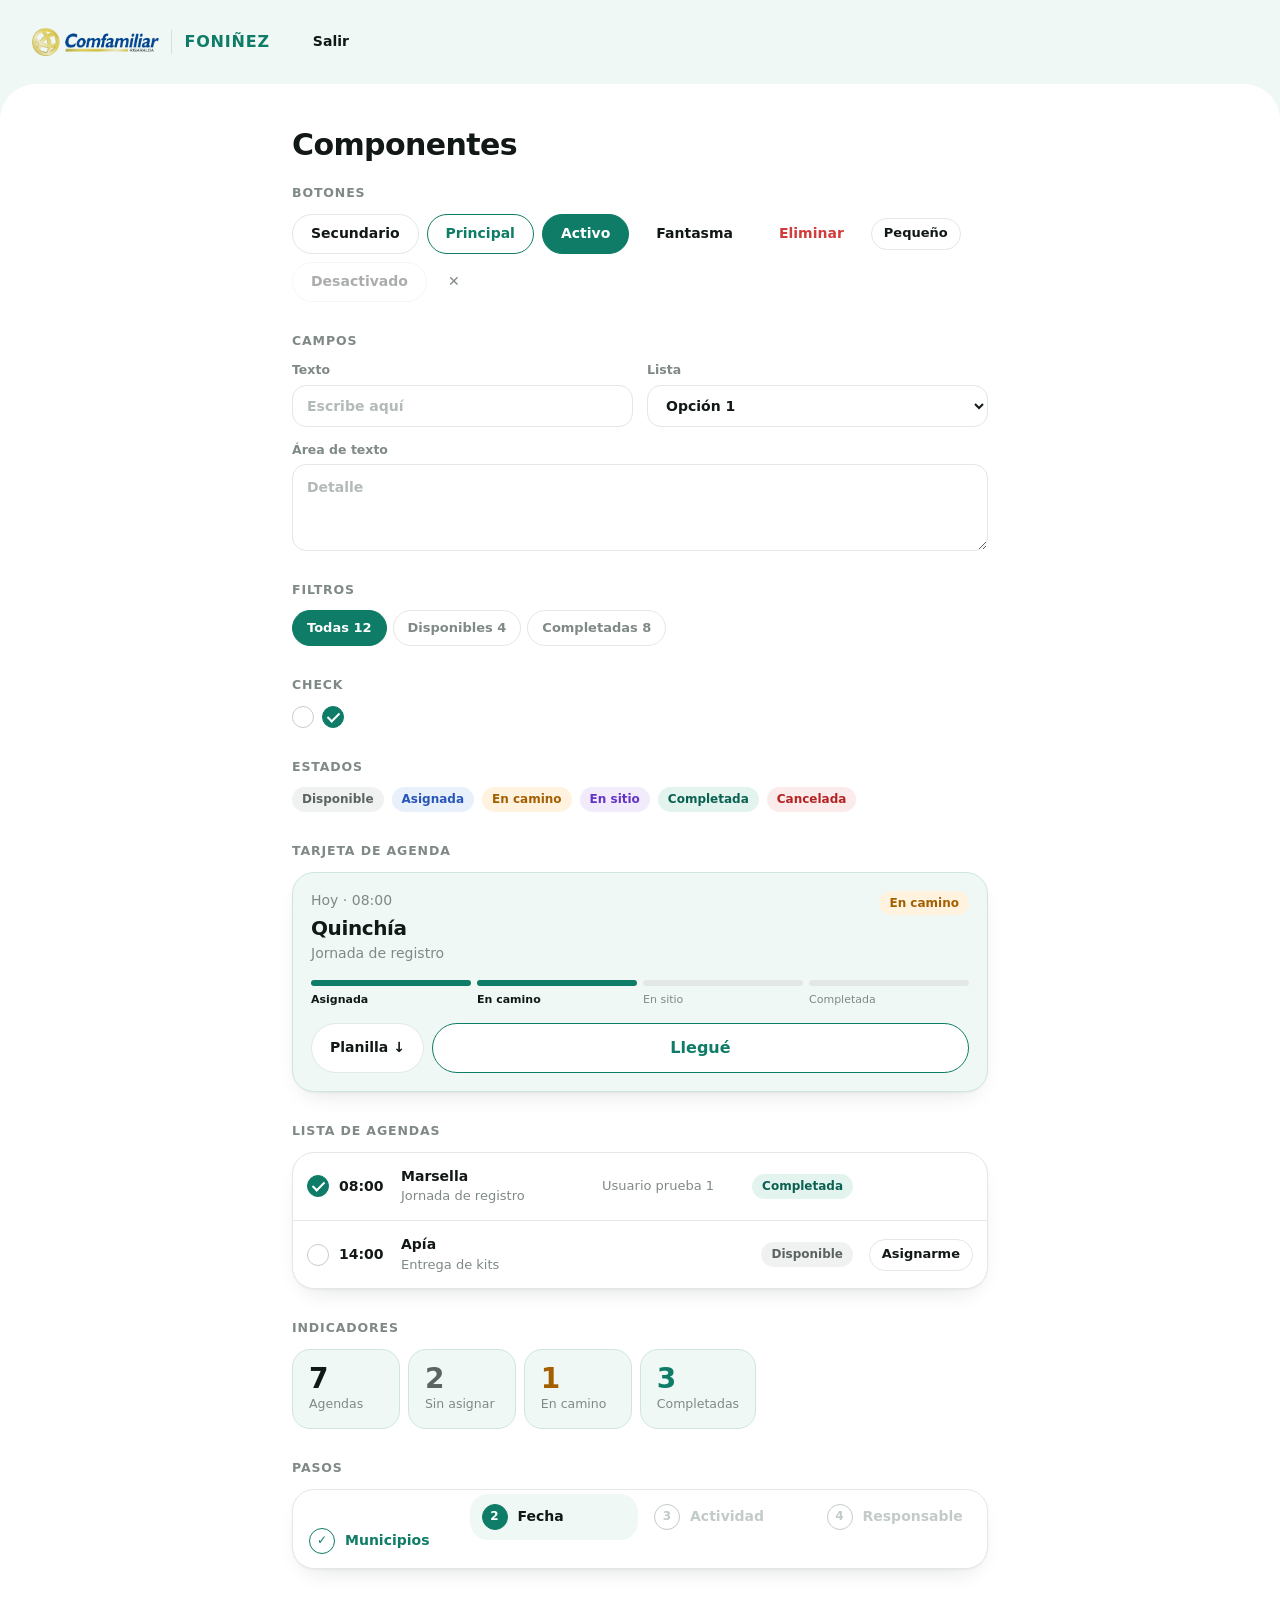
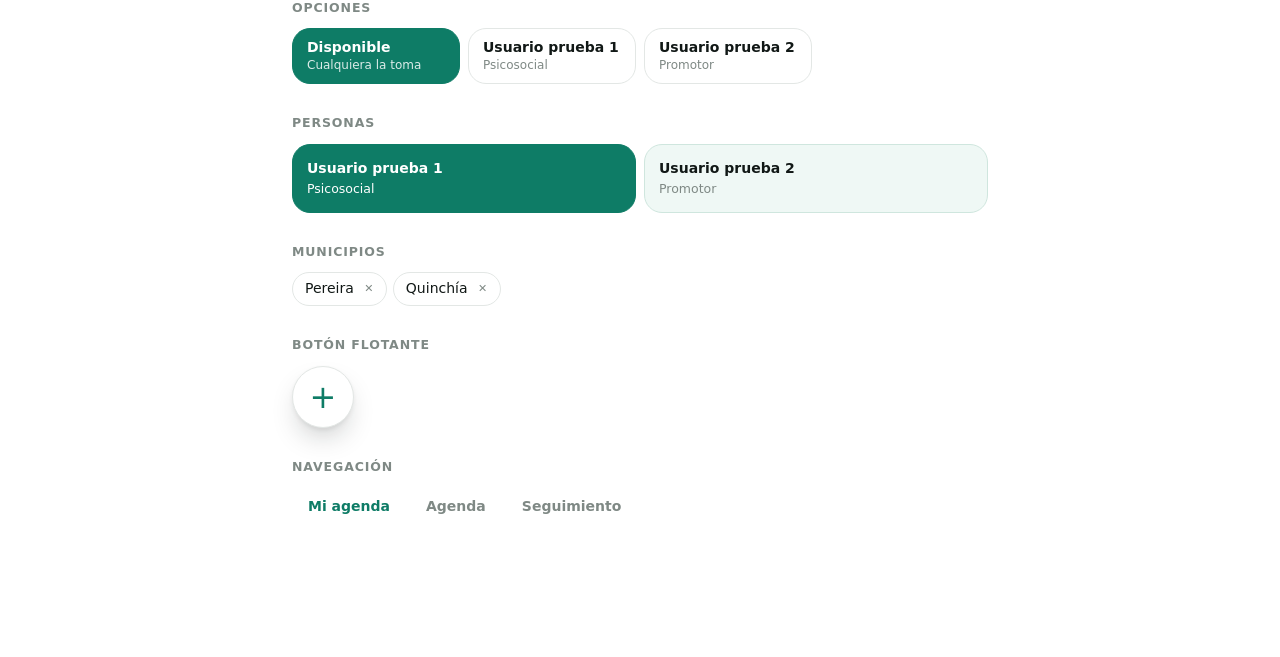
==== componentes.html @ 8894b928 "feat: rediseño mobile first estilo widget y página de componentes Co-Authored-By: Claude Opus 5.5 <n" ====
<!doctype html>
<html lang="es">
<head>
  <meta charset="utf-8">
  <meta name="viewport" content="width=device-width, initial-scale=1">
  <title>Componentes · FONIÑEZ</title>
  <link rel="stylesheet" href="styles.css?v=20">
  <style>
    .kit section { margin-bottom: 30px; }
    .kit h2 { font-size: 12.5px; font-weight: 700; text-transform: uppercase; letter-spacing: .07em; color: var(--muted); margin: 0 0 12px; }
    .kit .demo { display: flex; flex-wrap: wrap; gap: 8px; align-items: center; }
    .kit .nav { position: static; }
    .kit .fab { position: static; display: grid; }
    .kit .stack { display: grid; gap: 12px; }
  </style>
</head>
<body>
  <header class="topbar">
    <a class="brand" href="index.html"><img src="assets/logo-comfamiliar.png" alt="Comfamiliar Risaralda"><span class="brand-sep"></span><span class="brand-txt"><b>FONIÑEZ</b></span></a>
    <button class="ghost">Salir</button>
  </header>
  <main id="app">
    <div class="page narrow kit">
      <div class="page-head"><h1>Componentes</h1></div>

      <section>
        <h2>Botones</h2>
        <div class="demo">
          <button>Secundario</button>
          <button class="primary">Principal</button>
          <button class="on">Activo</button>
          <button class="ghost">Fantasma</button>
          <button class="danger-ghost">Eliminar</button>
          <button class="small">Pequeño</button>
          <button disabled>Desactivado</button>
          <button class="icon" title="Quitar">✕</button>
        </div>
      </section>

      <section>
        <h2>Campos</h2>
        <div class="grid">
          <label>Texto<input placeholder="Escribe aquí"></label>
          <label>Lista<select><option>Opción 1</option><option>Opción 2</option></select></label>
          <label class="span-2">Área de texto<textarea rows="3" placeholder="Detalle"></textarea></label>
        </div>
      </section>

      <section>
        <h2>Filtros</h2>
        <div class="chips">
          <button class="chip on">Todas 12</button>
          <button class="chip">Disponibles 4</button>
          <button class="chip">Completadas 8</button>
        </div>
      </section>

      <section>
        <h2>Check</h2>
        <div class="demo"><span class="chk"></span><span class="chk on"></span></div>
      </section>

      <section>
        <h2>Estados</h2>
        <div class="demo">
          <span class="badge st-disponible">Disponible</span>
          <span class="badge st-asignada">Asignada</span>
          <span class="badge st-en_camino">En camino</span>
          <span class="badge st-en_sitio">En sitio</span>
          <span class="badge st-completada">Completada</span>
          <span class="badge st-cancelada">Cancelada</span>
        </div>
      </section>

      <section>
        <h2>Tarjeta de agenda</h2>
        <article class="mcard">
          <div class="mcard-top"><div><span class="muted">Hoy · 08:00</span><h3>Quinchía</h3><p>Jornada de registro</p></div><span class="badge st-en_camino">En camino</span></div>
          <ol class="track"><li class="on"><span></span>Asignada</li><li class="on"><span></span>En camino</li><li><span></span>En sitio</li><li><span></span>Completada</li></ol>
          <div class="mcard-actions"><button>Planilla ↓</button><button class="primary grow">Llegué</button></div>
        </article>
      </section>

      <section>
        <h2>Lista de agendas</h2>
        <div class="rows">
          <div class="row"><span class="chk on"></span><span class="hora">08:00</span><span class="main"><strong>Marsella</strong><span>Jornada de registro</span></span><span class="who">Usuario prueba 1</span><span class="badge st-completada">Completada</span><span class="row-act"></span></div>
          <div class="row"><span class="chk"></span><span class="hora">14:00</span><span class="main"><strong>Apía</strong><span>Entrega de kits</span></span><span class="who"></span><span class="badge st-disponible">Disponible</span><span class="row-act"><button class="small">Asignarme</button></span></div>
        </div>
      </section>

      <section>
        <h2>Indicadores</h2>
        <div class="stats">
          <div class="stat"><b>7</b><span>Agendas</span></div>
          <div class="stat s-disponible"><b>2</b><span>Sin asignar</span></div>
          <div class="stat s-en_camino"><b>1</b><span>En camino</span></div>
          <div class="stat s-completada"><b>3</b><span>Completadas</span></div>
        </div>
      </section>

      <section>
        <h2>Pasos</h2>
        <ol class="stepper">
          <li class="done"><button><span class="n">✓</span><span class="l">Municipios</span></button></li>
          <li class="now"><button><span class="n">2</span><span class="l">Fecha</span></button></li>
          <li><button disabled><span class="n">3</span><span class="l">Actividad</span></button></li>
          <li><button disabled><span class="n">4</span><span class="l">Responsable</span></button></li>
        </ol>
      </section>

      <section>
        <h2>Opciones</h2>
        <div class="choices">
          <button class="choice on">Disponible<small>Cualquiera la toma</small></button>
          <button class="choice">Usuario prueba 1<small>Psicosocial</small></button>
          <button class="choice">Usuario prueba 2<small>Promotor</small></button>
        </div>
      </section>

      <section>
        <h2>Personas</h2>
        <div class="people">
          <button class="person on"><strong>Usuario prueba 1</strong><span>Psicosocial</span></button>
          <button class="person"><strong>Usuario prueba 2</strong><span>Promotor</span></button>
        </div>
      </section>

      <section>
        <h2>Municipios</h2>
        <div class="mchips"><span class="mchip">Pereira<button class="x">✕</button></span><span class="mchip">Quinchía<button class="x">✕</button></span></div>
      </section>

      <section>
        <h2>Botón flotante</h2>
        <a class="fab" href="#">+</a>
      </section>

      <section>
        <h2>Navegación</h2>
        <nav class="nav">
      <a href="#/mi" data-nav="mi" class="active"><svg viewBox="0 0 24 24" aria-hidden="true"><circle cx="12" cy="8" r="4"/><path d="M4.5 20.5c0-3.6 3.4-5.5 7.5-5.5s7.5 1.9 7.5 5.5"/></svg><span>Mi agenda</span></a>
      <a href="#/agenda" data-nav="agenda"><svg viewBox="0 0 24 24" aria-hidden="true"><rect x="3.5" y="5" width="17" height="15.5" rx="2"/><path d="M3.5 10h17M8 3v4M16 3v4"/></svg><span>Agenda</span></a>
      <a href="#/nueva" data-nav="nueva" class="nav-cta"><svg viewBox="0 0 24 24" aria-hidden="true"><rect x="3.5" y="3.5" width="17" height="17" rx="4"/><path d="M12 8v8M8 12h8"/></svg><span>Nueva</span></a>
      <a href="#/seguimiento" data-nav="seguimiento"><svg viewBox="0 0 24 24" aria-hidden="true"><path d="M3 12h4l3-7 4 14 3-7h4"/></svg><span>Seguimiento</span></a>
    </nav>
      </section>
    </div>
  </main>
</body>
</html>
---- styles.css ----
/* =========================================================
   FONIÑEZ · Agendas de campo
   Mobile first. Estilo «widget»: cabecera con tinte de marca, hoja blanca
   con esquinas muy redondeadas, tarjetas suaves, botones píldora.
   Paleta: blanco + verde FONIÑEZ.
   ========================================================= */

:root {
  --bg: #ffffff;
  --soft: #f5f7f6;
  --line: #e3e7e5;
  --ink: #111816;
  --muted: #7f8985;
  --brand: #0e7c66;
  --tint: #eff8f5;
  --tint-line: #cfe6de;
  --danger: #d23c3c;
  --rx: 22px;
  --shadow: 0 1px 2px rgba(17, 24, 22, .04), 0 10px 26px -14px rgba(17, 24, 22, .2);
  --top: 68px;
  font-family: "Inter", ui-sans-serif, system-ui, -apple-system, "Segoe UI", Roboto, sans-serif;
  color: var(--ink);
  -webkit-font-smoothing: antialiased;
}

* { box-sizing: border-box; }
html { -webkit-text-size-adjust: 100%; }
body { margin: 0; background: var(--tint); font-size: 15px; line-height: 1.4; }
a { color: inherit; }
h1, h2, h3 { margin: 0; letter-spacing: -.02em; }
small { font-size: inherit; }
[hidden] { display: none !important; }

/* =========================================================
   Componentes base
   ========================================================= */

/* ---- Botón ---- */
button, .btn {
  font: inherit; font-weight: 600; cursor: pointer; text-decoration: none;
  display: inline-flex; align-items: center; justify-content: center; gap: 6px;
  height: 44px; padding: 0 18px; white-space: nowrap;
  border: 1px solid var(--line); border-radius: 99px;
  background: var(--bg); color: var(--ink);
}
button:hover, .btn:hover { border-color: var(--brand); color: var(--brand); }
button:active, .btn:active, button.on, .btn.on { background: var(--brand); border-color: var(--brand); color: #fff; }
button:disabled { opacity: .35; cursor: default; }
button:disabled:hover { border-color: var(--line); color: var(--ink); }

.primary, .btn.primary { border-color: var(--brand); color: var(--brand); }
.primary:hover, .btn.primary:hover, .primary:active, .btn.primary:active { background: var(--brand); color: #fff; }
.ghost { border-color: transparent; background: transparent; }
.danger-ghost { border-color: transparent; color: var(--danger); background: transparent; }
.danger-ghost:hover { border-color: var(--danger); color: var(--danger); }
.danger-ghost:active { background: var(--danger); color: #fff; }
.small { height: 34px; padding: 0 12px; font-size: 13px; }
.big { height: 52px; padding: 0 22px; font-size: 16px; }
.icon { width: 38px; height: 38px; padding: 0; border-color: transparent; color: var(--muted); }
.icon:hover { border-color: var(--danger); color: var(--danger); }
.icon:active { background: var(--danger); border-color: var(--danger); color: #fff; }
.link { height: auto; padding: 0; margin-top: 16px; border: none; background: none; color: var(--muted); font-size: 13px; font-weight: 500; white-space: normal; text-align: left; }
.link:hover, .link:active { background: none; color: var(--brand); }
.pill { background: var(--brand); color: #fff; padding: 1px 8px; border-radius: 99px; font-size: 11.5px; font-weight: 700; }

/* ---- Campo ---- */
label { display: flex; flex-direction: column; gap: 6px; font-size: 12.5px; font-weight: 600; color: var(--muted); }
input, select, textarea {
  font: inherit; font-size: 16px; color: var(--ink);
  width: 100%; height: 46px; padding: 0 14px;
  border: 1px solid var(--line); border-radius: 14px; background: var(--bg);
}
textarea { height: auto; padding: 12px 14px; resize: vertical; line-height: 1.45; }
input:focus, select:focus, textarea:focus { outline: none; border-color: var(--brand); }
input::placeholder, textarea::placeholder { color: #b3bbb8; }
select:disabled { background: var(--soft); }

/* ---- Tarjeta ---- */
.panel, .wizard, .stepper, .rows, .ttable, .plan, .login-card {
  background: var(--bg); border: 1px solid var(--line); border-radius: var(--rx); box-shadow: var(--shadow);
}
.panel { padding: 18px; }
.panel-head { display: flex; justify-content: space-between; align-items: center; gap: 10px; margin-bottom: 14px; }
.panel-head h2 { font-size: 17px; font-weight: 700; }

/* ---- Insignia de estado ---- */
.badge { display: inline-block; font-size: 12px; font-weight: 600; padding: 4px 10px; border-radius: 99px; white-space: nowrap; }
.st-disponible { background: #f0f2f1; color: #5b6461; }
.st-asignada   { background: #e8f0fc; color: #2856b8; }
.st-en_camino  { background: #fff3df; color: #a35f00; }
.st-en_sitio   { background: #f1ebfc; color: #6534c4; }
.st-completada { background: #e3f4ee; color: #0a6151; }
.st-cancelada  { background: #fcebeb; color: #b42323; }

/* ---- Chip / filtro ---- */
.chips { display: flex; gap: 6px; overflow-x: auto; scrollbar-width: none; }
.chips::-webkit-scrollbar { display: none; }
.chip { height: 36px; padding: 0 14px; font-size: 13px; color: var(--muted); flex-shrink: 0; }
.chip small { opacity: .7; margin-left: 2px; }

/* ---- Check redondo ---- */
.chk { width: 22px; height: 22px; border-radius: 50%; border: 1.5px solid #c6cdca; display: grid; place-items: center; flex-shrink: 0; }
.chk.on { background: var(--brand); border-color: var(--brand); }
.chk.on::after { content: ""; width: 5px; height: 10px; border: solid #fff; border-width: 0 2px 2px 0; transform: translateY(-1px) rotate(45deg); }

/* ---- Barra de progreso del recorrido ---- */
.track { list-style: none; display: grid; grid-template-columns: repeat(4, 1fr); gap: 6px; margin: 16px 0 0; padding: 0; }
.track li { font-size: 11px; color: var(--muted); }
.track li span { display: block; height: 6px; border-radius: 3px; background: var(--line); margin-bottom: 6px; }
.track li.on { color: var(--ink); font-weight: 600; }
.track li.on span { background: var(--brand); }
.track-cancel { margin-top: 14px; color: var(--danger); font-weight: 600; }

/* ---- Línea de tiempo ---- */
.timeline { list-style: none; margin: 18px 0 0; padding: 14px 0 0; border-top: 1px solid var(--line); }
.timeline li { display: flex; gap: 4px 10px; font-size: 13px; padding: 4px 0; flex-wrap: wrap; }
.timeline .t { color: var(--muted); min-width: 108px; font-variant-numeric: tabular-nums; }
.timeline a, .tlast a { color: var(--brand); text-decoration: none; font-weight: 600; }

/* ---- Botón flotante «+» ---- */
.fab {
  display: none; position: fixed; right: 32px; bottom: 32px; z-index: 15;
  width: 62px; height: 62px; border-radius: 50%; place-items: center;
  background: var(--bg); border: 1px solid var(--line); color: var(--brand);
  font-size: 32px; font-weight: 300; line-height: 1; text-decoration: none;
  box-shadow: 0 2px 4px rgba(17, 24, 22, .06), 0 14px 30px -10px rgba(17, 24, 22, .3);
}
.fab:hover, .fab:active { background: var(--brand); border-color: var(--brand); color: #fff; }

/* ---- Diálogo (hoja inferior en celular) ---- */
dialog {
  position: fixed; inset: auto 0 0 0; margin: 0; width: 100%; max-width: none; max-height: 90vh; overflow: auto;
  border: none; border-radius: 28px 28px 0 0; padding: 22px 18px calc(22px + env(safe-area-inset-bottom));
  box-shadow: 0 -20px 50px -20px rgba(17, 24, 22, .3);
}
dialog::backdrop { background: rgba(17, 24, 22, .35); }
.dialog-head { display: flex; justify-content: space-between; align-items: center; margin-bottom: 16px; }
.dialog-head h2 { font-size: 20px; }
.dialog-head form { margin: 0; }
.dialog-head .ghost { width: 38px; padding: 0; color: var(--muted); }
.dialog-foot { display: flex; justify-content: space-between; gap: 8px; margin-top: 16px; padding-top: 14px; border-top: 1px solid var(--line); }

/* ---- Aviso ---- */
#toast {
  position: fixed; left: 50%; bottom: 104px; transform: translateX(-50%);
  background: var(--ink); color: #fff; padding: 12px 20px; border-radius: 99px; font-weight: 600;
  display: none; z-index: 50; white-space: nowrap;
}
#toast.show { display: block; }

/* =========================================================
   Estructura
   ========================================================= */

/* ---- Cabecera ---- */
.topbar { display: flex; align-items: center; gap: 10px; height: var(--top); padding: 0 18px; }
.brand { display: flex; align-items: center; gap: 12px; text-decoration: none; flex: 1; min-width: 0; }
.brand img { height: 22px; width: auto; display: block; }
.brand-sep { width: 1px; height: 24px; background: var(--tint-line); }
.brand-txt { display: flex; flex-direction: column; line-height: 1.15; }
.brand-txt b { font-size: 14px; font-weight: 800; color: var(--brand); letter-spacing: .05em; }
.brand-txt small { display: none; }
.topbar > .btn.primary { display: none; }
.yo { max-width: 130px; height: 38px; padding: 0 14px; overflow: hidden; text-overflow: ellipsis; display: inline-block; line-height: 36px; background: rgba(255, 255, 255, .75); border-color: transparent; }
.yo.unset { color: var(--brand); border-color: var(--brand); border-style: dashed; }

/* ---- Navegación: barra flotante inferior en celular ---- */
.nav {
  position: fixed; left: 12px; right: 12px; bottom: calc(12px + env(safe-area-inset-bottom)); z-index: 20;
  display: flex; padding: 4px; gap: 2px;
  background: rgba(255, 255, 255, .97); border: 1px solid var(--line); border-radius: 26px;
  box-shadow: 0 12px 34px -10px rgba(17, 24, 22, .3);
}
.nav a {
  position: relative; flex: 1; display: flex; flex-direction: column; align-items: center; justify-content: center;
  gap: 3px; height: 58px; border-radius: 22px; text-decoration: none;
  font-size: 11px; font-weight: 600; color: var(--muted);
}
.nav a.active { background: var(--tint); color: var(--brand); }
.nav svg { width: 22px; height: 22px; fill: none; stroke: currentColor; stroke-width: 1.7; stroke-linecap: round; stroke-linejoin: round; }

/* ---- Hoja de contenido ---- */
main#app { background: var(--bg); min-height: calc(100vh - var(--top)); border-radius: 30px 30px 0 0; }
.page { padding: 24px 14px 120px; margin: 0 auto; }
.page-head { display: flex; justify-content: space-between; align-items: center; gap: 12px; margin-bottom: 18px; flex-wrap: wrap; }
.page-head h1 { font-size: 26px; font-weight: 800; }
.muted { color: var(--muted); margin: 3px 0 0; }
.head-actions { display: flex; gap: 6px; flex-wrap: wrap; align-items: center; }
.back { display: inline-block; margin-bottom: 14px; color: var(--muted); text-decoration: none; font-weight: 600; font-size: 13px; }
.back:hover { color: var(--ink); }
.empty { color: var(--muted); text-align: center; padding: 32px 12px; margin: 0; }
.empty a { color: var(--brand); }
.sec { font-size: 12.5px; font-weight: 700; color: var(--muted); text-transform: uppercase; letter-spacing: .07em; margin: 22px 0 10px; }
.label { font-size: 12.5px; font-weight: 600; color: var(--muted); margin: 18px 0 8px; }

.grid { display: grid; grid-template-columns: 1fr; gap: 14px; }
.span-2 { grid-column: auto; }
.two-col, .settings { display: grid; grid-template-columns: 1fr; gap: 16px; align-items: start; }

/* =========================================================
   Pantallas
   ========================================================= */

/* ---- Ingreso ---- */
body.locked .topbar, body.locked main, body.locked .fab, body.locked .nav { display: none; }
.login { min-height: 100vh; display: grid; place-items: center; padding: 24px; }
.login-card { width: min(360px, 100%); display: flex; flex-direction: column; gap: 22px; padding: 40px 28px; border: none; border-radius: 30px; }
.login-logo { height: 42px; width: auto; align-self: center; }
.login-brand { text-align: center; font-size: 22px; font-weight: 800; color: var(--brand); letter-spacing: .06em; margin-top: -8px; }
.login-card .primary { height: 50px; font-size: 16px; }

/* ---- Agenda ---- */
.toolbar { display: flex; flex-direction: column; gap: 10px; margin-bottom: 16px; }
.selects { display: flex; gap: 6px; }
.selects select { flex: 1; }

.day { margin-bottom: 20px; }
.day h3 { font-size: 13px; font-weight: 700; margin: 0 0 8px 4px; display: flex; gap: 8px; align-items: center; }
.day h3 small { color: var(--muted); font-weight: 500; }
.rows { overflow: hidden; }
.row {
  display: grid; grid-template-columns: 22px 44px 1fr auto; gap: 6px 10px; align-items: center;
  padding: 14px; border-bottom: 1px solid var(--line); cursor: pointer;
}
.row:last-child { border-bottom: none; }
.row:hover { background: var(--soft); }
.row .hora { font-weight: 700; font-variant-numeric: tabular-nums; font-size: 14px; }
.row .main { min-width: 0; }
.row .main strong { display: block; }
.row .main span { color: var(--muted); font-size: 13px; }
.row .who { display: none; color: var(--muted); font-size: 13px; overflow: hidden; text-overflow: ellipsis; white-space: nowrap; }
.row-act { grid-column: 3 / -1; justify-self: start; }
.row-act:empty { display: none; }

/* ---- Mi agenda ---- */
.cards { display: flex; flex-direction: column; gap: 12px; }
.mcard {
  padding: 18px; cursor: pointer;
  background: var(--tint); border: 1px solid var(--tint-line); border-radius: var(--rx); box-shadow: var(--shadow);
}
.mcard-top { display: flex; justify-content: space-between; gap: 12px; align-items: flex-start; }
.mcard h3 { font-size: 20px; font-weight: 800; margin: 4px 0 2px; }
.mcard p { margin: 0; color: var(--muted); }
.mcard-actions { display: flex; gap: 8px; margin-top: 16px; }
.mcard-actions > * { height: 50px; }
.mcard-actions .grow { flex: 1; font-size: 16px; }
.done { margin-top: 24px; }
.done summary { cursor: pointer; color: var(--muted); font-weight: 600; padding: 8px 4px; }
.done .rows { margin-top: 8px; }

/* ---- ¿Quién eres? ---- */
.people { display: grid; grid-template-columns: 1fr 1fr; gap: 8px; }
.person {
  height: auto; padding: 14px; flex-direction: column; align-items: flex-start; gap: 2px; text-align: left; white-space: normal;
  border-radius: 18px; background: var(--tint); border-color: var(--tint-line);
}
.person span { font-size: 12.5px; color: var(--muted); font-weight: 500; }
.person:hover span, .person.on span, .person:active span { color: inherit; }

/* ---- Seguimiento ---- */
.date-in { width: auto; }
.stats { display: grid; grid-template-columns: repeat(2, 1fr); gap: 8px; margin-bottom: 18px; }
.stat { padding: 14px 16px; background: var(--tint); border: 1px solid var(--tint-line); border-radius: 18px; }
.stat b { display: block; font-size: 28px; font-weight: 800; font-variant-numeric: tabular-nums; line-height: 1.1; }
.stat span { color: var(--muted); font-size: 12.5px; font-weight: 500; }
.s-disponible b { color: #5b6461; }
.s-asignada b { color: #2856b8; }
.s-en_camino b { color: #a35f00; }
.s-en_sitio b { color: #6534c4; }
.s-completada b { color: var(--brand); }

.ttable { overflow: hidden; }
.trow { display: grid; grid-template-columns: 1fr; gap: 8px; padding: 14px 16px; border-bottom: 1px solid var(--line); }
.trow:last-child { border-bottom: none; }
.tp strong { display: block; }
.tp span { color: var(--muted); font-size: 13px; }
.tags { display: flex; gap: 6px; flex-wrap: wrap; }
.tag { height: 32px; padding: 0 12px; font-size: 13px; border-color: transparent; }
.tag:hover { border-color: currentColor; color: inherit; }
.tlast { color: var(--muted); font-size: 13px; }

/* ---- Detalle de agenda ---- */
.primary-row { display: flex; gap: 8px; flex-wrap: wrap; }
.primary-row .primary { flex: 1; }
.primary-row > * { flex: 1 1 auto; }
.edit summary { cursor: pointer; font-weight: 700; list-style: none; display: flex; justify-content: space-between; }
.edit summary::-webkit-details-marker { display: none; }
.edit summary::after { content: "+"; color: var(--muted); font-weight: 400; font-size: 20px; line-height: 1; }
.edit[open] summary { margin-bottom: 16px; }
.edit[open] summary::after { content: "–"; }
.foot-actions { display: flex; justify-content: flex-end; gap: 6px; margin-top: 18px; padding-top: 14px; border-top: 1px solid var(--line); }

/* ---- Asistente (nueva agenda) ---- */
.stepper { list-style: none; display: flex; margin: 0 0 16px; padding: 4px; gap: 4px; overflow: hidden; }
.stepper li { flex: 0 0 46px; }
.stepper li.now { flex: 1; }
.stepper button { width: 100%; height: 46px; border: none; border-radius: 18px; gap: 10px; padding: 0; color: var(--muted); background: transparent; }
.stepper li.now button { justify-content: flex-start; padding: 0 12px; background: var(--tint); color: var(--ink); }
.stepper button:hover { color: var(--brand); }
.stepper button:active { background: var(--tint); color: var(--brand); }
.stepper button:disabled { opacity: 1; color: #c3cbc8; }
.stepper .n { width: 26px; height: 26px; flex-shrink: 0; display: grid; place-items: center; border: 1.5px solid currentColor; border-radius: 50%; font-size: 12px; font-weight: 700; }
.stepper .l { display: none; }
.stepper li.now .l { display: inline; }
.stepper li.done button { color: var(--brand); }
.stepper li.now .n { background: var(--brand); border-color: var(--brand); color: #fff; }

.wizard { padding: 22px 16px; }
.step-title { font-size: 22px; font-weight: 800; margin-bottom: 18px; }
.wizard-foot { display: flex; justify-content: space-between; gap: 10px; margin-top: 24px; padding-top: 18px; border-top: 1px solid var(--line); }
.wizard-foot button { height: 48px; padding: 0 22px; }
.wizard-foot .primary { flex: 1; max-width: 260px; }

.choices { display: grid; grid-template-columns: 1fr 1fr; gap: 8px; }
.choice {
  height: auto; min-height: 56px; padding: 10px 14px; flex-direction: column; align-items: flex-start; justify-content: center;
  gap: 2px; text-align: left; white-space: normal; line-height: 1.2; border-radius: 18px;
}
.choice small { font-size: 12px; font-weight: 500; color: var(--muted); }
.choice:hover small, .choice.on small, .choice:active small { color: inherit; opacity: .85; }

/* ---- Ajustes ---- */
.prow { display: grid; grid-template-columns: 1fr 38px; gap: 6px; margin-bottom: 10px; }
.prow input { height: 42px; border-radius: 12px; }
.prow input:not(:first-child) { grid-column: 1; }
.prow .icon { grid-row: 1; grid-column: 2; }
.add { width: 100%; margin-top: 8px; border-style: dashed; color: var(--muted); }
.plan { padding: 12px; margin-bottom: 10px; display: flex; flex-direction: column; gap: 8px; box-shadow: none; border-radius: 18px; }
.plan-top { display: grid; grid-template-columns: 1fr 110px 38px; gap: 6px; align-items: center; }
.plan-top input, .plan > input { height: 42px; border-radius: 12px; }
.filas { flex-direction: row; align-items: center; gap: 6px; }
.filas input { width: 64px; }
.plan .small { align-self: flex-start; }
.mchips { display: flex; flex-wrap: wrap; gap: 6px; margin-bottom: 12px; }
.mchip { display: inline-flex; align-items: center; gap: 2px; padding: 0 4px 0 12px; height: 34px; border: 1px solid var(--line); border-radius: 99px; font-size: 14px; }
.mchip .x { height: 26px; width: 26px; padding: 0; border: none; color: var(--muted); font-size: 11px; }
.mchip .x:hover { color: var(--danger); }
.mchip .x:active { background: var(--danger); color: #fff; }
.inline-add { display: flex; gap: 6px; }

/* ---- Planilla impresa ---- */
#print { display: none; }

/* =========================================================
   Tableta (≥ 640 px)
   ========================================================= */
@media (min-width: 640px) {
  .page { padding: 32px 24px 120px; }
  .grid { grid-template-columns: 1fr 1fr; }
  .span-2 { grid-column: span 2; }
  .toolbar { flex-direction: row; justify-content: space-between; align-items: center; }
  .selects select { min-width: 200px; }
  .row { grid-template-columns: 22px 52px 1fr 140px auto 110px; }
  .row .who { display: block; }
  .row-act { grid-column: auto; justify-self: end; }
  .row-act:empty { display: block; }
  .stats { grid-template-columns: repeat(3, 1fr); }
  .people, .choices { grid-template-columns: repeat(3, 1fr); }
  .prow { grid-template-columns: 1.3fr 1fr 1fr 38px; }
  .prow input:not(:first-child) { grid-column: auto; }
  .prow .icon { grid-row: auto; grid-column: auto; }
  .stepper li { flex: 1; }
  .stepper button { justify-content: flex-start; padding: 0 12px; }
  .stepper .l { display: inline; }
  .wizard { padding: 28px; }
  dialog { inset: 0; margin: auto; width: min(560px, 92vw); border-radius: 28px; padding: 26px; box-shadow: 0 30px 70px -20px rgba(17, 24, 22, .35); }
}

/* =========================================================
   Escritorio (≥ 1024 px)
   ========================================================= */
@media (min-width: 1024px) {
  :root { --top: 84px; }
  body { font-size: 14px; }
  .topbar { padding: 0 32px; gap: 24px; }
  .brand { flex: 0 0 auto; }
  .brand img { height: 28px; }
  .brand-txt b { font-size: 16px; }
  .nav {
    position: static; flex: 1; padding: 0; gap: 4px;
    background: none; border: none; border-radius: 0; box-shadow: none;
  }
  .nav a { flex: 0 0 auto; flex-direction: row; height: 40px; padding: 0 16px; border-radius: 99px; font-size: 14px; }
  .nav a.active { background: var(--bg); }
  .nav svg { display: none; }
  .nav-cta { display: none !important; }
  .fab { display: grid; }
  .yo { max-width: 200px; }
  main#app { border-radius: 36px 36px 0 0; }
  .page { max-width: 1180px; padding: 40px 32px 100px; }
  .page.narrow { max-width: 760px; }
  .page-head h1 { font-size: 30px; }
  button, .btn { height: 40px; }
  .small { height: 32px; }
  .big { height: 50px; }
  input, select, textarea { font-size: 14px; height: 42px; }
  textarea { height: auto; }
  .two-col, .settings { grid-template-columns: 1fr 1fr; gap: 20px; }
  .stats { grid-template-columns: repeat(6, 1fr); }
  .trow { grid-template-columns: 200px 1fr 220px; align-items: center; gap: 14px; }
  .tlast { text-align: right; }
  .mcard:hover { box-shadow: 0 1px 2px rgba(17, 24, 22, .05), 0 16px 34px -14px rgba(17, 24, 22, .3); }
  .people { grid-template-columns: repeat(2, 1fr); }
  .choices { grid-template-columns: repeat(auto-fill, minmax(160px, 1fr)); }
  #toast { bottom: 32px; }
}

/* =========================================================
   Impresión de planillas
   ========================================================= */
@page { size: landscape; margin: 10mm; }
@media print {
  body { background: #fff !important; }
  body.printing > :not(#print) { display: none !important; }
  body.printing #print { display: block; }
  #print { font-size: 11px; color: #000; }
  .pl-head { display: flex; justify-content: space-between; gap: 24px; margin-bottom: 12px; }
  .pl-brand { color: var(--brand); font-weight: 800; font-size: 14px; letter-spacing: .05em; }
  .pl-head h1 { font-size: 18px; margin-top: 2px; }
  .pl-head dl { display: grid; grid-template-columns: auto 1fr auto 1fr; gap: 3px 10px; margin: 0; min-width: 55%; }
  .pl-head dt { font-weight: 600; }
  .pl-head dd { margin: 0; border-bottom: 1px solid #999; }
  .pl-table { width: 100%; border-collapse: collapse; }
  .pl-table th, .pl-table td { border: 1px solid #888; padding: 0 6px; height: 24px; text-align: left; }
  .pl-table th { background: #e3f2ee; font-size: 10.5px; }
  .pl-table td:first-child, .pl-table th:first-child { width: 34px; text-align: center; }
  .pl-table tr { break-inside: avoid; }
  * { -webkit-print-color-adjust: exact; print-color-adjust: exact; }
}
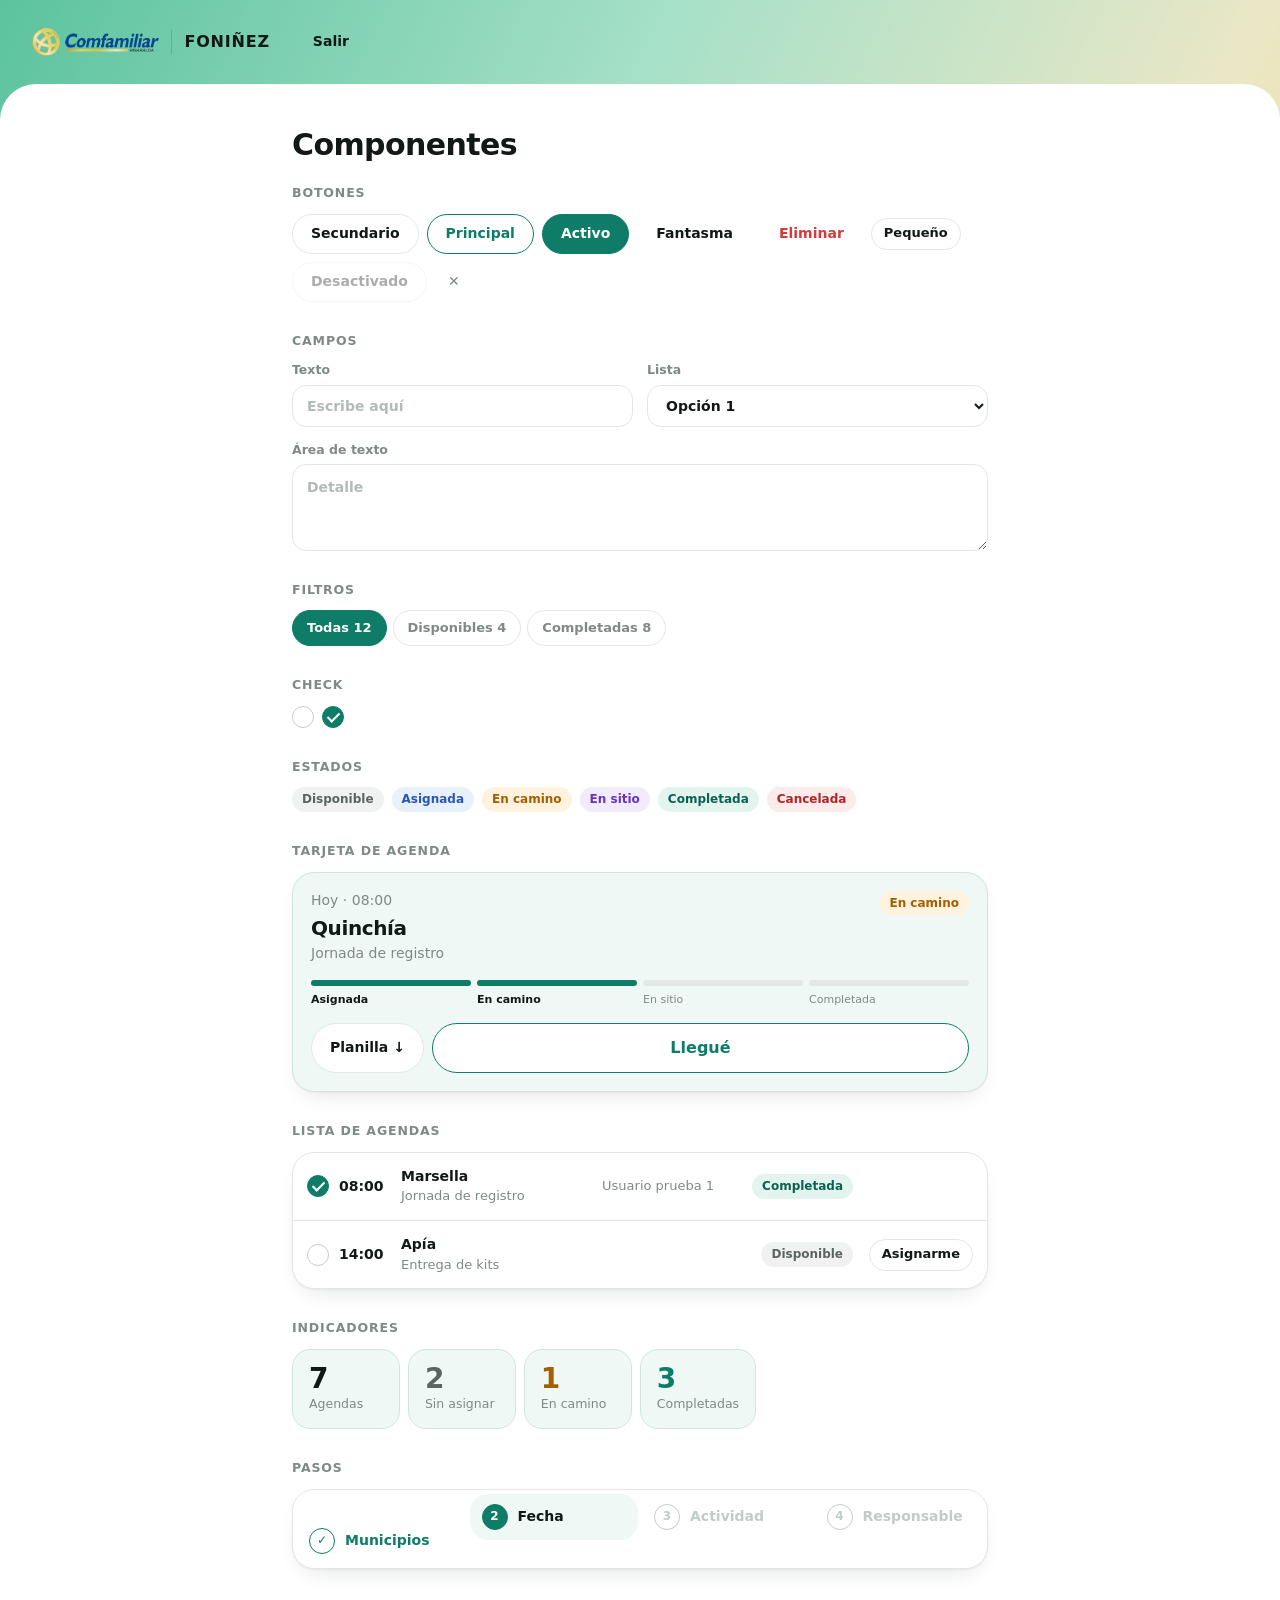
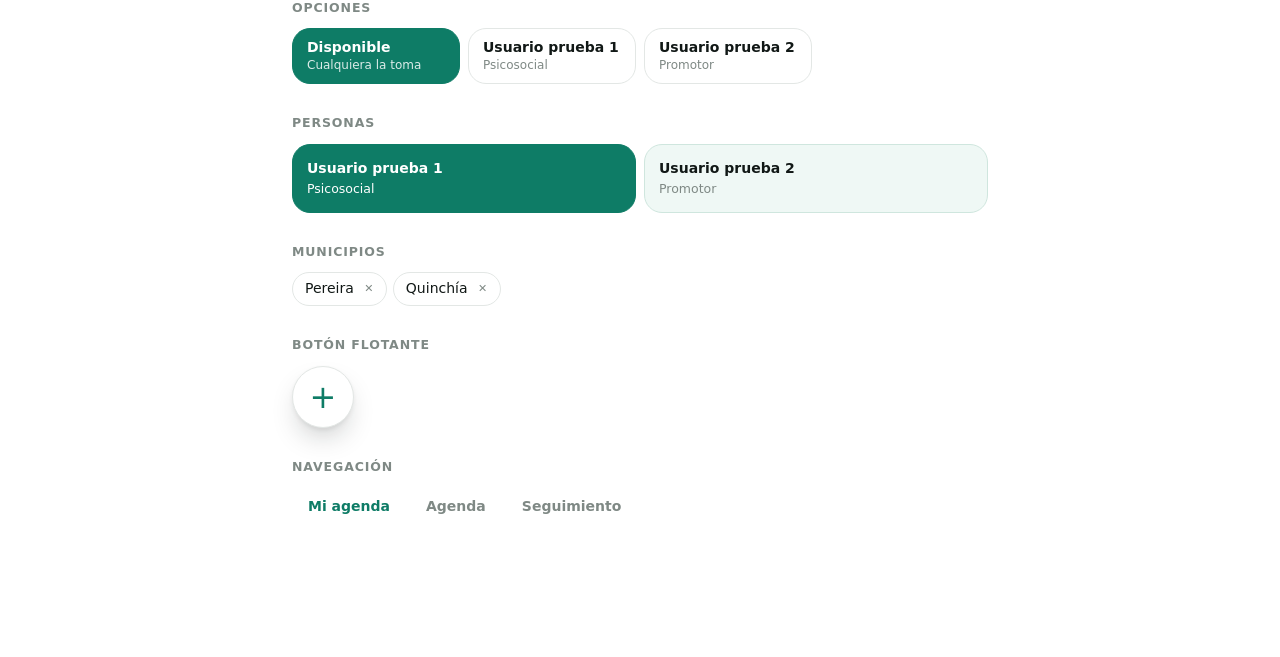
==== commit 61877c7a: "style: vuelve el degradado de la cabecera Co-Authored-By: Claude Opus 5.5 <noreply@anthropic.com>" ====
--- a/componentes.html
+++ b/componentes.html
@@ -4,7 +4,7 @@
   <meta charset="utf-8">
   <meta name="viewport" content="width=device-width, initial-scale=1">
   <title>Componentes · FONIÑEZ</title>
-  <link rel="stylesheet" href="styles.css?v=20">
+  <link rel="stylesheet" href="styles.css?v=21">
   <style>
     .kit section { margin-bottom: 30px; }
     .kit h2 { font-size: 12.5px; font-weight: 700; text-transform: uppercase; letter-spacing: .07em; color: var(--muted); margin: 0 0 12px; }
--- a/styles.css
+++ b/styles.css
@@ -13,6 +13,7 @@
   --muted: #7f8985;
   --brand: #0e7c66;
   --tint: #eff8f5;
+  --grad: linear-gradient(115deg, #5cc39f 0%, #a6e0c8 40%, #ebe7c6 75%, #f3d36b 100%);
   --tint-line: #cfe6de;
   --danger: #d23c3c;
   --rx: 22px;
@@ -25,7 +26,7 @@
 
 * { box-sizing: border-box; }
 html { -webkit-text-size-adjust: 100%; }
-body { margin: 0; background: var(--tint); font-size: 15px; line-height: 1.4; }
+body { margin: 0; background: var(--tint) var(--grad) fixed; font-size: 15px; line-height: 1.4; }
 a { color: inherit; }
 h1, h2, h3 { margin: 0; letter-spacing: -.02em; }
 small { font-size: inherit; }
@@ -156,9 +157,9 @@
 .topbar { display: flex; align-items: center; gap: 10px; height: var(--top); padding: 0 18px; }
 .brand { display: flex; align-items: center; gap: 12px; text-decoration: none; flex: 1; min-width: 0; }
 .brand img { height: 22px; width: auto; display: block; }
-.brand-sep { width: 1px; height: 24px; background: var(--tint-line); }
+.brand-sep { width: 1px; height: 24px; background: rgba(17, 19, 24, .15); }
 .brand-txt { display: flex; flex-direction: column; line-height: 1.15; }
-.brand-txt b { font-size: 14px; font-weight: 800; color: var(--brand); letter-spacing: .05em; }
+.brand-txt b { font-size: 14px; font-weight: 800; color: var(--ink); letter-spacing: .05em; }
 .brand-txt small { display: none; }
 .topbar > .btn.primary { display: none; }
 .yo { max-width: 130px; height: 38px; padding: 0 14px; overflow: hidden; text-overflow: ellipsis; display: inline-block; line-height: 36px; background: rgba(255, 255, 255, .75); border-color: transparent; }
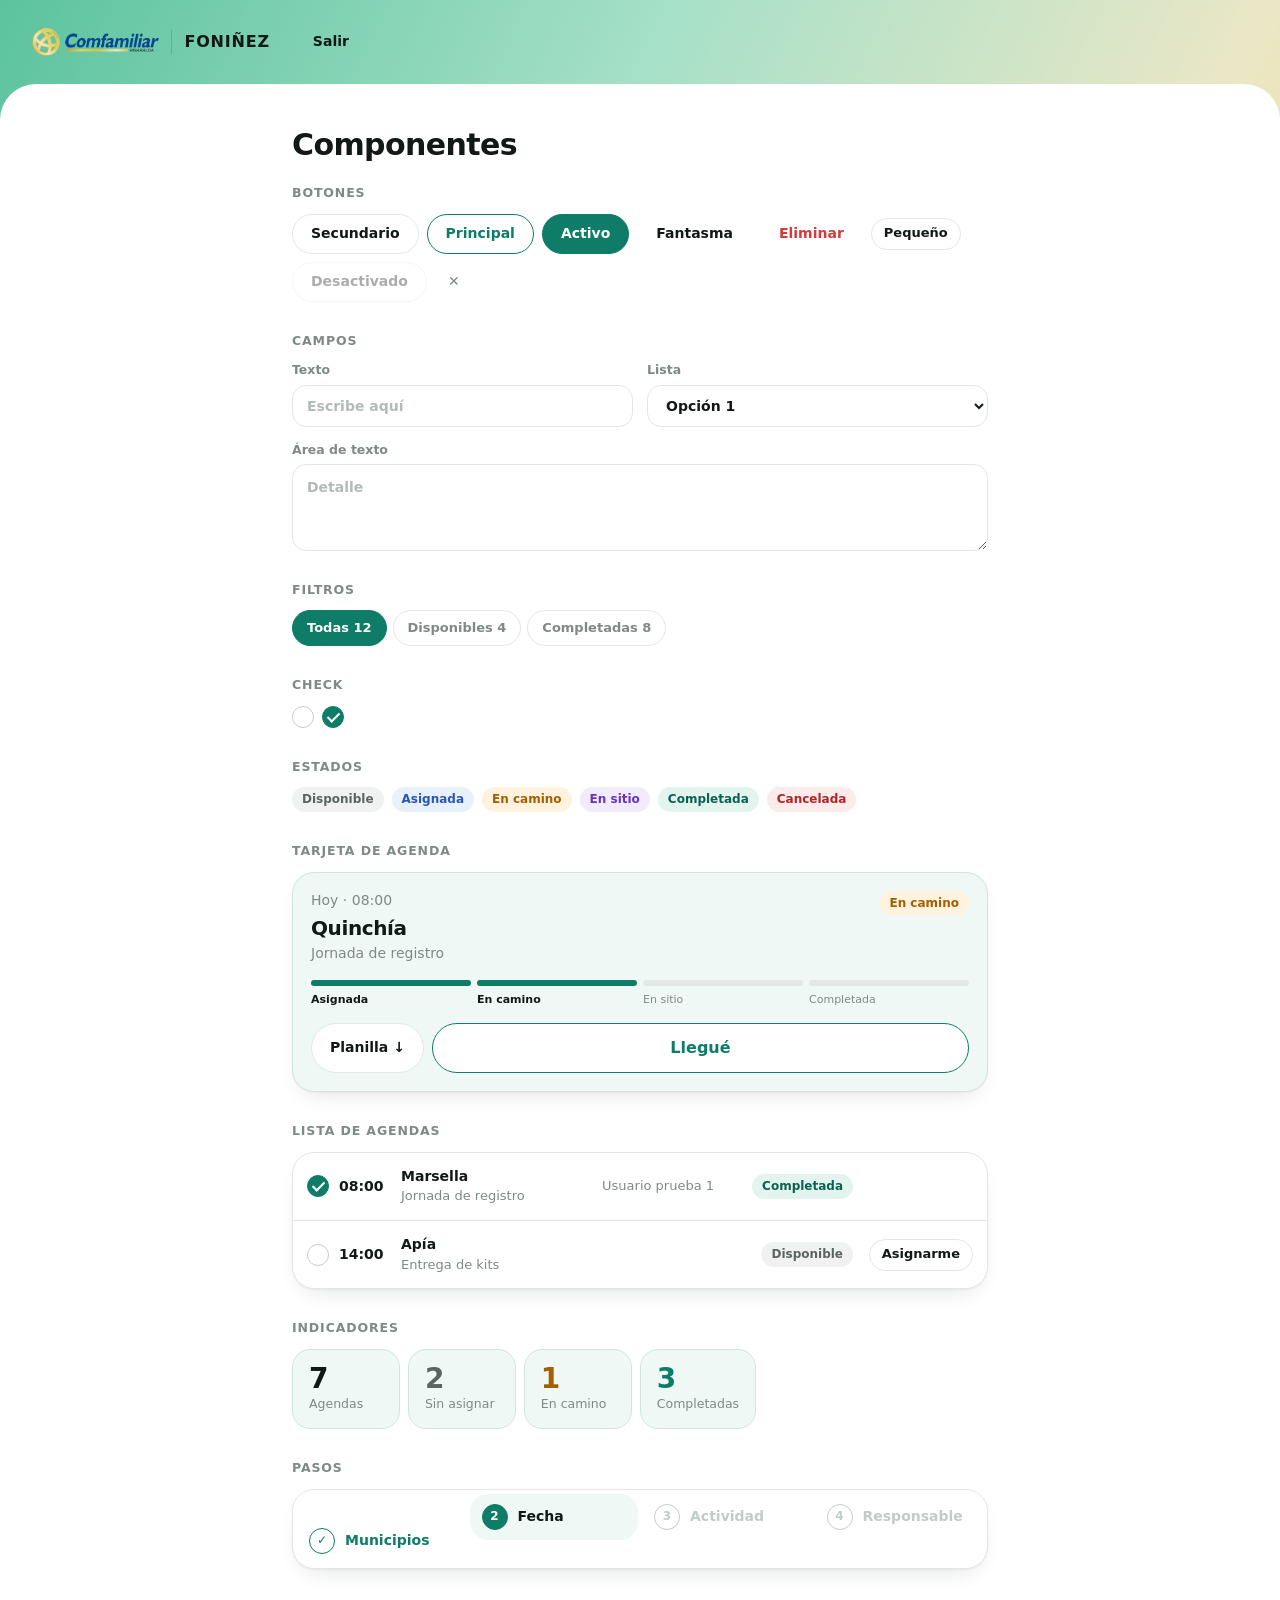
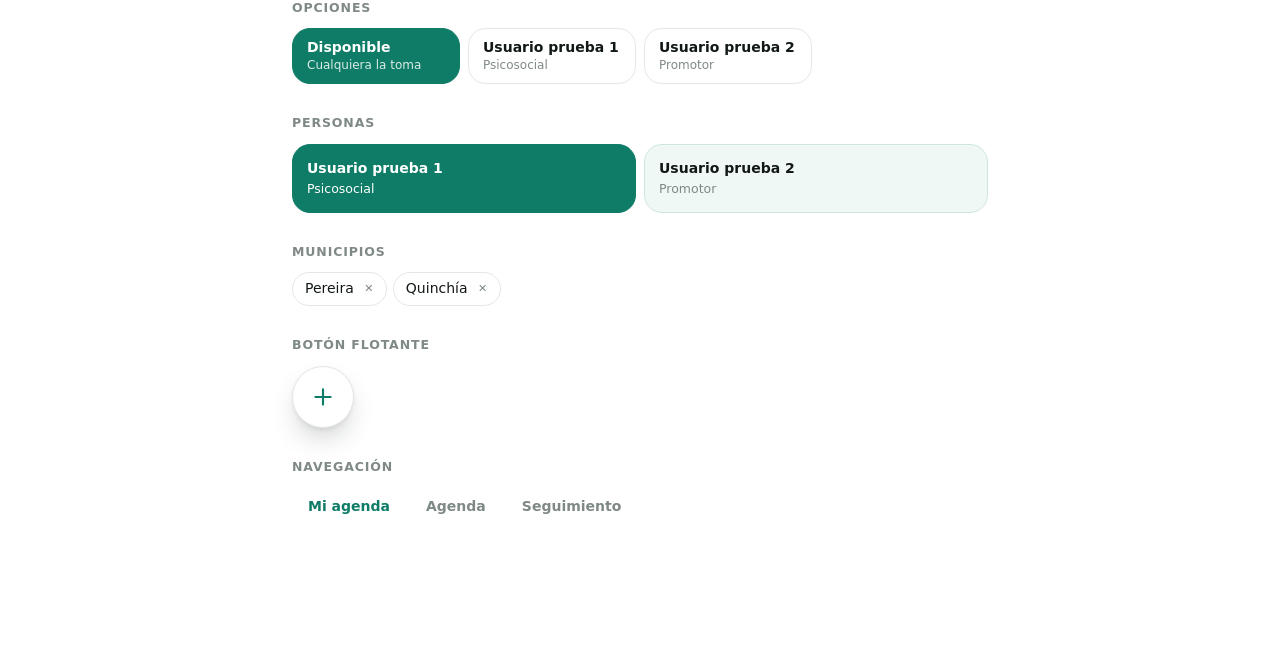
==== commit 9a644225: "style: ícono + centrado en el botón flotante Co-Authored-By: Claude Opus 5.5 <noreply@anthropic.com>" ====
--- a/componentes.html
+++ b/componentes.html
@@ -4,7 +4,7 @@
   <meta charset="utf-8">
   <meta name="viewport" content="width=device-width, initial-scale=1">
   <title>Componentes · FONIÑEZ</title>
-  <link rel="stylesheet" href="styles.css?v=21">
+  <link rel="stylesheet" href="styles.css?v=22">
   <style>
     .kit section { margin-bottom: 30px; }
     .kit h2 { font-size: 12.5px; font-weight: 700; text-transform: uppercase; letter-spacing: .07em; color: var(--muted); margin: 0 0 12px; }
@@ -133,7 +133,7 @@
 
       <section>
         <h2>Botón flotante</h2>
-        <a class="fab" href="#">+</a>
+        <a class="fab" href="#"><svg viewBox="0 0 24 24" aria-hidden="true"><path d="M12 5v14M5 12h14"/></svg></a>
       </section>
 
       <section>
--- a/styles.css
+++ b/styles.css
@@ -126,6 +126,7 @@
   font-size: 32px; font-weight: 300; line-height: 1; text-decoration: none;
   box-shadow: 0 2px 4px rgba(17, 24, 22, .06), 0 14px 30px -10px rgba(17, 24, 22, .3);
 }
+.fab svg { width: 26px; height: 26px; display: block; fill: none; stroke: currentColor; stroke-width: 2; stroke-linecap: round; }
 .fab:hover, .fab:active { background: var(--brand); border-color: var(--brand); color: #fff; }
 
 /* ---- Diálogo (hoja inferior en celular) ---- */
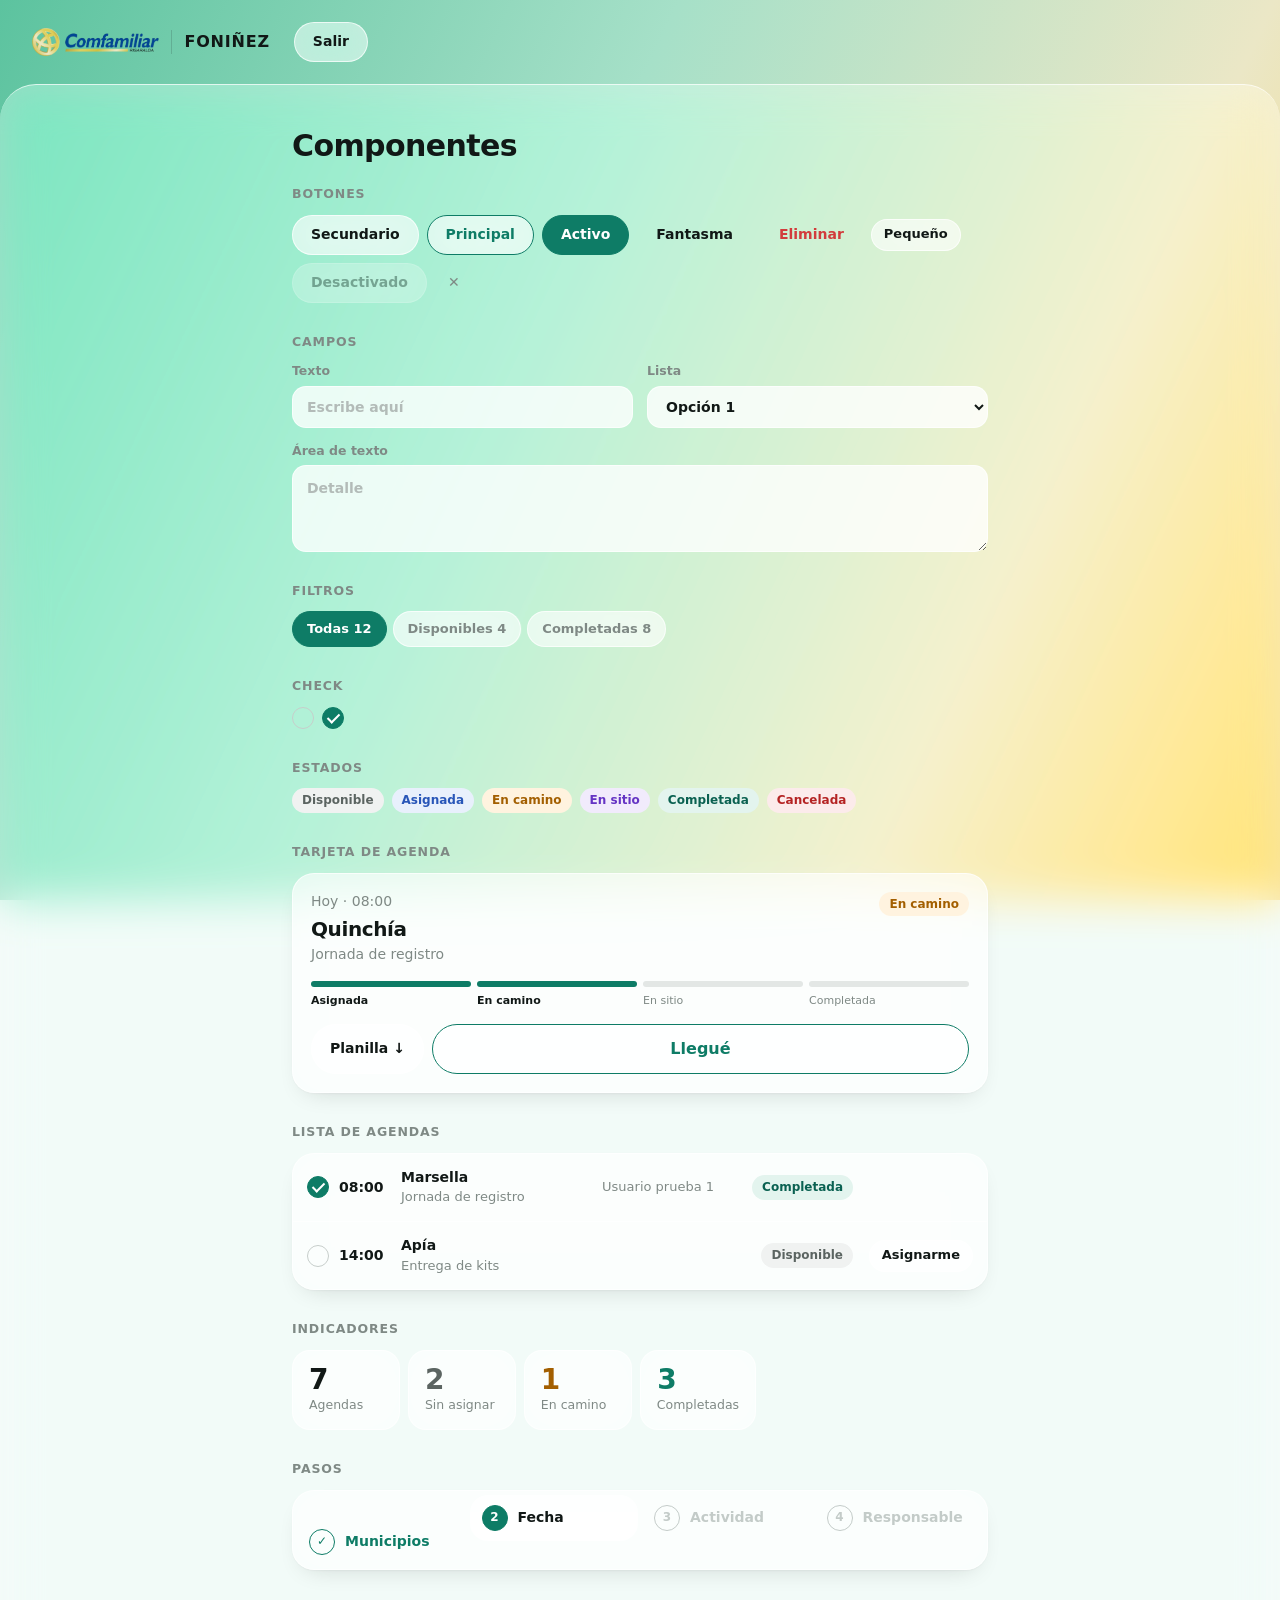
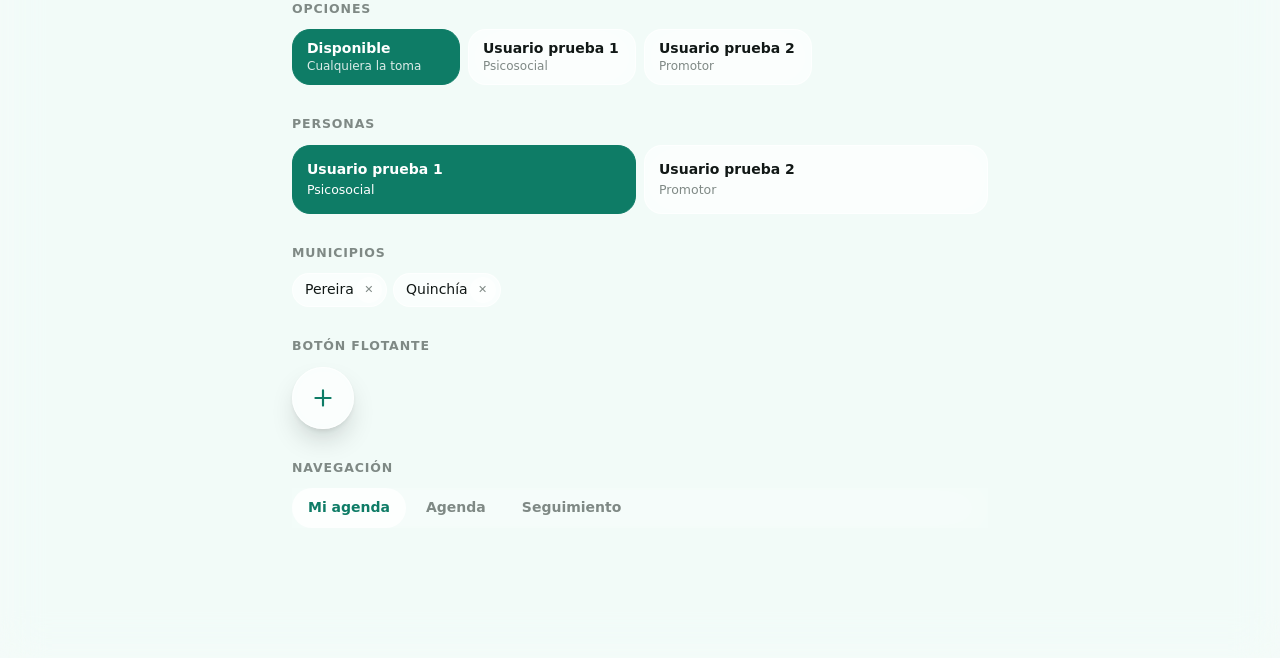
==== commit c6cd880f: "style: superficies de vidrio sobre el degradado Co-Authored-By: Claude Opus 5.5 <noreply@anthropic.c" ====
--- a/componentes.html
+++ b/componentes.html
@@ -4,7 +4,7 @@
   <meta charset="utf-8">
   <meta name="viewport" content="width=device-width, initial-scale=1">
   <title>Componentes · FONIÑEZ</title>
-  <link rel="stylesheet" href="styles.css?v=22">
+  <link rel="stylesheet" href="styles.css?v=23">
   <style>
     .kit section { margin-bottom: 30px; }
     .kit h2 { font-size: 12.5px; font-weight: 700; text-transform: uppercase; letter-spacing: .07em; color: var(--muted); margin: 0 0 12px; }
--- a/styles.css
+++ b/styles.css
@@ -342,6 +342,49 @@
 
 /* ---- Planilla impresa ---- */
 #print { display: none; }
+
+/* =========================================================
+   Vidrio: superficies translúcidas y desenfocadas sobre el degradado
+   ========================================================= */
+:root {
+  --glass: rgba(255, 255, 255, .55);
+  --glass-soft: rgba(255, 255, 255, .38);
+  --glass-strong: rgba(255, 255, 255, .78);
+  --glass-line: rgba(255, 255, 255, .7);
+  --blur: blur(22px) saturate(170%);
+}
+main#app {
+  background: var(--glass-soft); border-top: 1px solid var(--glass-line);
+  -webkit-backdrop-filter: var(--blur); backdrop-filter: var(--blur);
+}
+.card, .panel, .wizard, .success, .stepper, .item, .login-card, .sol-list, .rows, .ttable, .plan,
+.area-card, .mcard, .stat, .person, .pick-row, .area-choice, .choice, .mchip {
+  background: var(--glass); border-color: var(--glass-line);
+  -webkit-backdrop-filter: var(--blur); backdrop-filter: var(--blur);
+}
+button, .btn {
+  background: var(--glass); border-color: var(--glass-line);
+  -webkit-backdrop-filter: var(--blur); backdrop-filter: var(--blur);
+}
+.ghost, .danger-ghost, .icon, .link, .link-danger, .stepper button, .item-tools button, .mchip .x, .tag { -webkit-backdrop-filter: none; backdrop-filter: none; }
+.ghost, .danger-ghost, .icon, .stepper button, .item-tools button { background: transparent; border-color: transparent; }
+button:active, .btn:active, button.on, .btn.on, .primary:hover, .btn.primary:hover, .primary:active, .btn.primary:active { background: var(--brand); border-color: var(--brand); color: #fff; }
+.primary, .btn.primary { border-color: var(--brand); }
+.danger-ghost:active, .icon:active { background: var(--danger); border-color: var(--danger); color: #fff; }
+input, select, textarea { background: var(--glass-strong); border-color: var(--glass-line); }
+input:focus, select:focus, textarea:focus { background: #fff; border-color: var(--brand); }
+.pick-row.on, .stepper li.now button { background: var(--glass-strong); }
+.sol-row:hover, .row:hover { background: rgba(255, 255, 255, .5); }
+.sol-row, .row, .trow { border-bottom-color: rgba(255, 255, 255, .6); }
+.topbar .ghost, .yo { background: var(--glass); border-color: var(--glass-line); -webkit-backdrop-filter: var(--blur); backdrop-filter: var(--blur); }
+.nav { background: var(--glass); border-color: var(--glass-line); -webkit-backdrop-filter: var(--blur); backdrop-filter: var(--blur); }
+.nav a.active { background: var(--glass-strong); }
+.fab { background: var(--glass); border-color: var(--glass-line); -webkit-backdrop-filter: var(--blur); backdrop-filter: var(--blur); }
+dialog { background: var(--glass-strong); -webkit-backdrop-filter: var(--blur); backdrop-filter: var(--blur); }
+dialog::backdrop { background: rgba(17, 19, 24, .2); -webkit-backdrop-filter: blur(6px); backdrop-filter: blur(6px); }
+#toast { background: rgba(17, 19, 24, .72); -webkit-backdrop-filter: var(--blur); backdrop-filter: var(--blur); }
+.planilla-box, .doc-client { background: var(--glass); }
+.doc { background: #fff; }
 
 /* =========================================================
    Tableta (≥ 640 px)
@@ -383,7 +426,7 @@
     background: none; border: none; border-radius: 0; box-shadow: none;
   }
   .nav a { flex: 0 0 auto; flex-direction: row; height: 40px; padding: 0 16px; border-radius: 99px; font-size: 14px; }
-  .nav a.active { background: var(--bg); }
+  .nav a.active { background: var(--glass-strong); }
   .nav svg { display: none; }
   .nav-cta { display: none !important; }
   .fab { display: grid; }
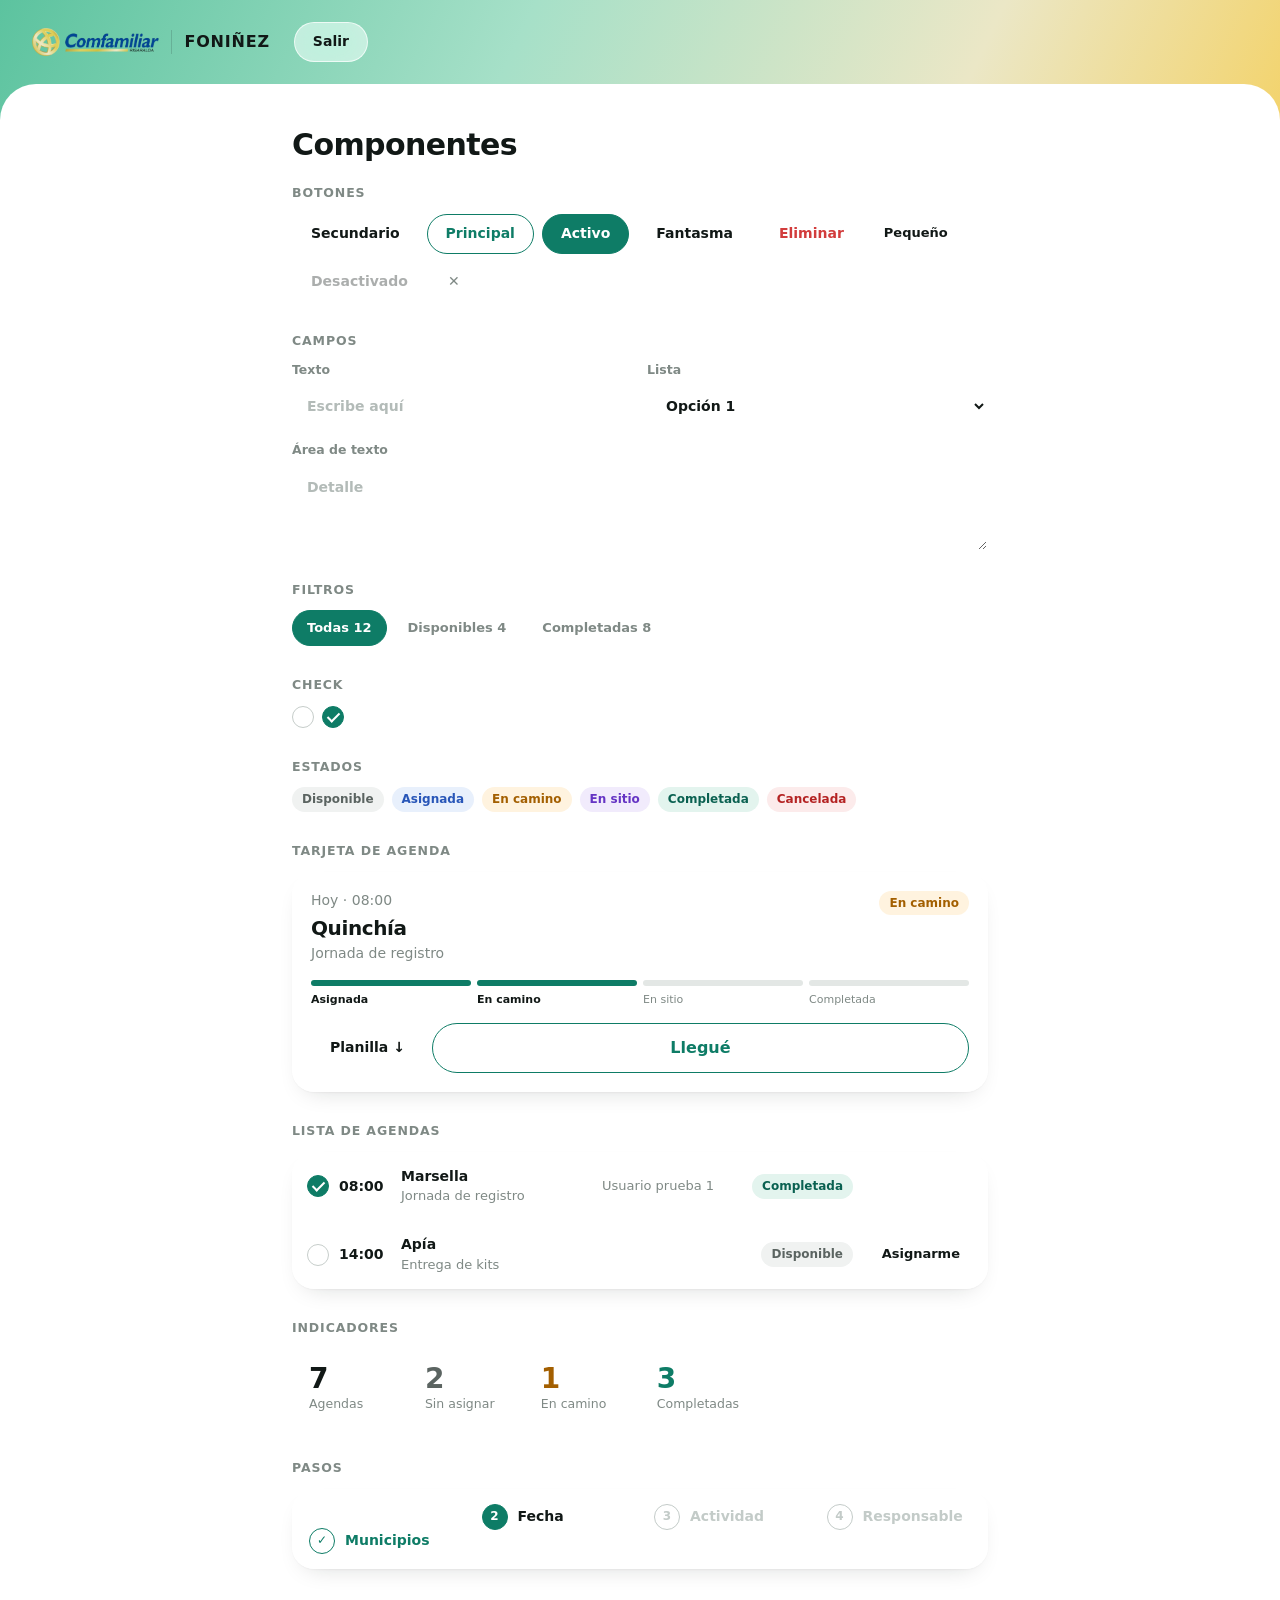
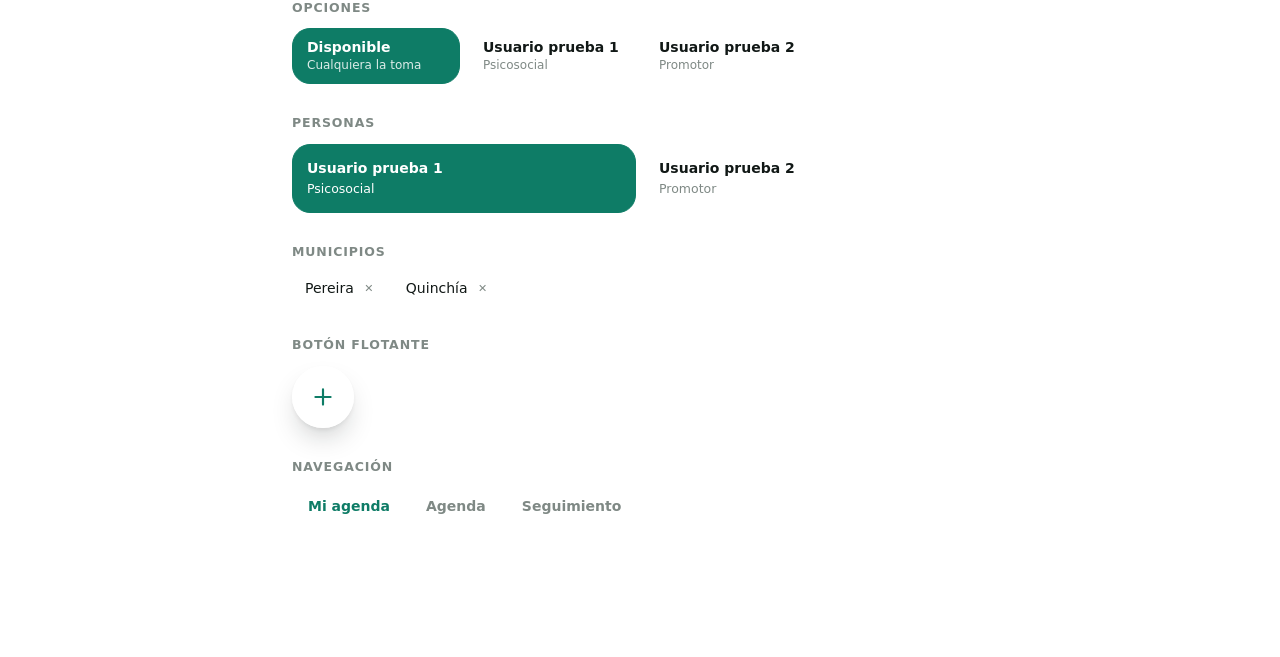
==== commit 3a012711: "style: fondo blanco; degradado solo en la cabecera Co-Authored-By: Claude Opus 5.5 <noreply@anthropi" ====
--- a/componentes.html
+++ b/componentes.html
@@ -4,7 +4,7 @@
   <meta charset="utf-8">
   <meta name="viewport" content="width=device-width, initial-scale=1">
   <title>Componentes · FONIÑEZ</title>
-  <link rel="stylesheet" href="styles.css?v=23">
+  <link rel="stylesheet" href="styles.css?v=24">
   <style>
     .kit section { margin-bottom: 30px; }
     .kit h2 { font-size: 12.5px; font-weight: 700; text-transform: uppercase; letter-spacing: .07em; color: var(--muted); margin: 0 0 12px; }
--- a/styles.css
+++ b/styles.css
@@ -26,7 +26,7 @@
 
 * { box-sizing: border-box; }
 html { -webkit-text-size-adjust: 100%; }
-body { margin: 0; background: var(--tint) var(--grad) fixed; font-size: 15px; line-height: 1.4; }
+body { margin: 0; background: var(--grad) top center / 100% calc(var(--top) + 48px) no-repeat, #fff; font-size: 15px; line-height: 1.4; }
 a { color: inherit; }
 h1, h2, h3 { margin: 0; letter-spacing: -.02em; }
 small { font-size: inherit; }
@@ -205,7 +205,7 @@
 
 /* ---- Ingreso ---- */
 body.locked .topbar, body.locked main, body.locked .fab, body.locked .nav { display: none; }
-.login { min-height: 100vh; display: grid; place-items: center; padding: 24px; }
+.login { background: #fff; min-height: 100vh; display: grid; place-items: center; padding: 24px; }
 .login-card { width: min(360px, 100%); display: flex; flex-direction: column; gap: 22px; padding: 40px 28px; border: none; border-radius: 30px; }
 .login-logo { height: 42px; width: auto; align-self: center; }
 .login-brand { text-align: center; font-size: 22px; font-weight: 800; color: var(--brand); letter-spacing: .06em; margin-top: -8px; }
@@ -353,10 +353,7 @@
   --glass-line: rgba(255, 255, 255, .7);
   --blur: blur(22px) saturate(170%);
 }
-main#app {
-  background: var(--glass-soft); border-top: 1px solid var(--glass-line);
-  -webkit-backdrop-filter: var(--blur); backdrop-filter: var(--blur);
-}
+main#app { background: #fff; }
 .card, .panel, .wizard, .success, .stepper, .item, .login-card, .sol-list, .rows, .ttable, .plan,
 .area-card, .mcard, .stat, .person, .pick-row, .area-choice, .choice, .mchip {
   background: var(--glass); border-color: var(--glass-line);
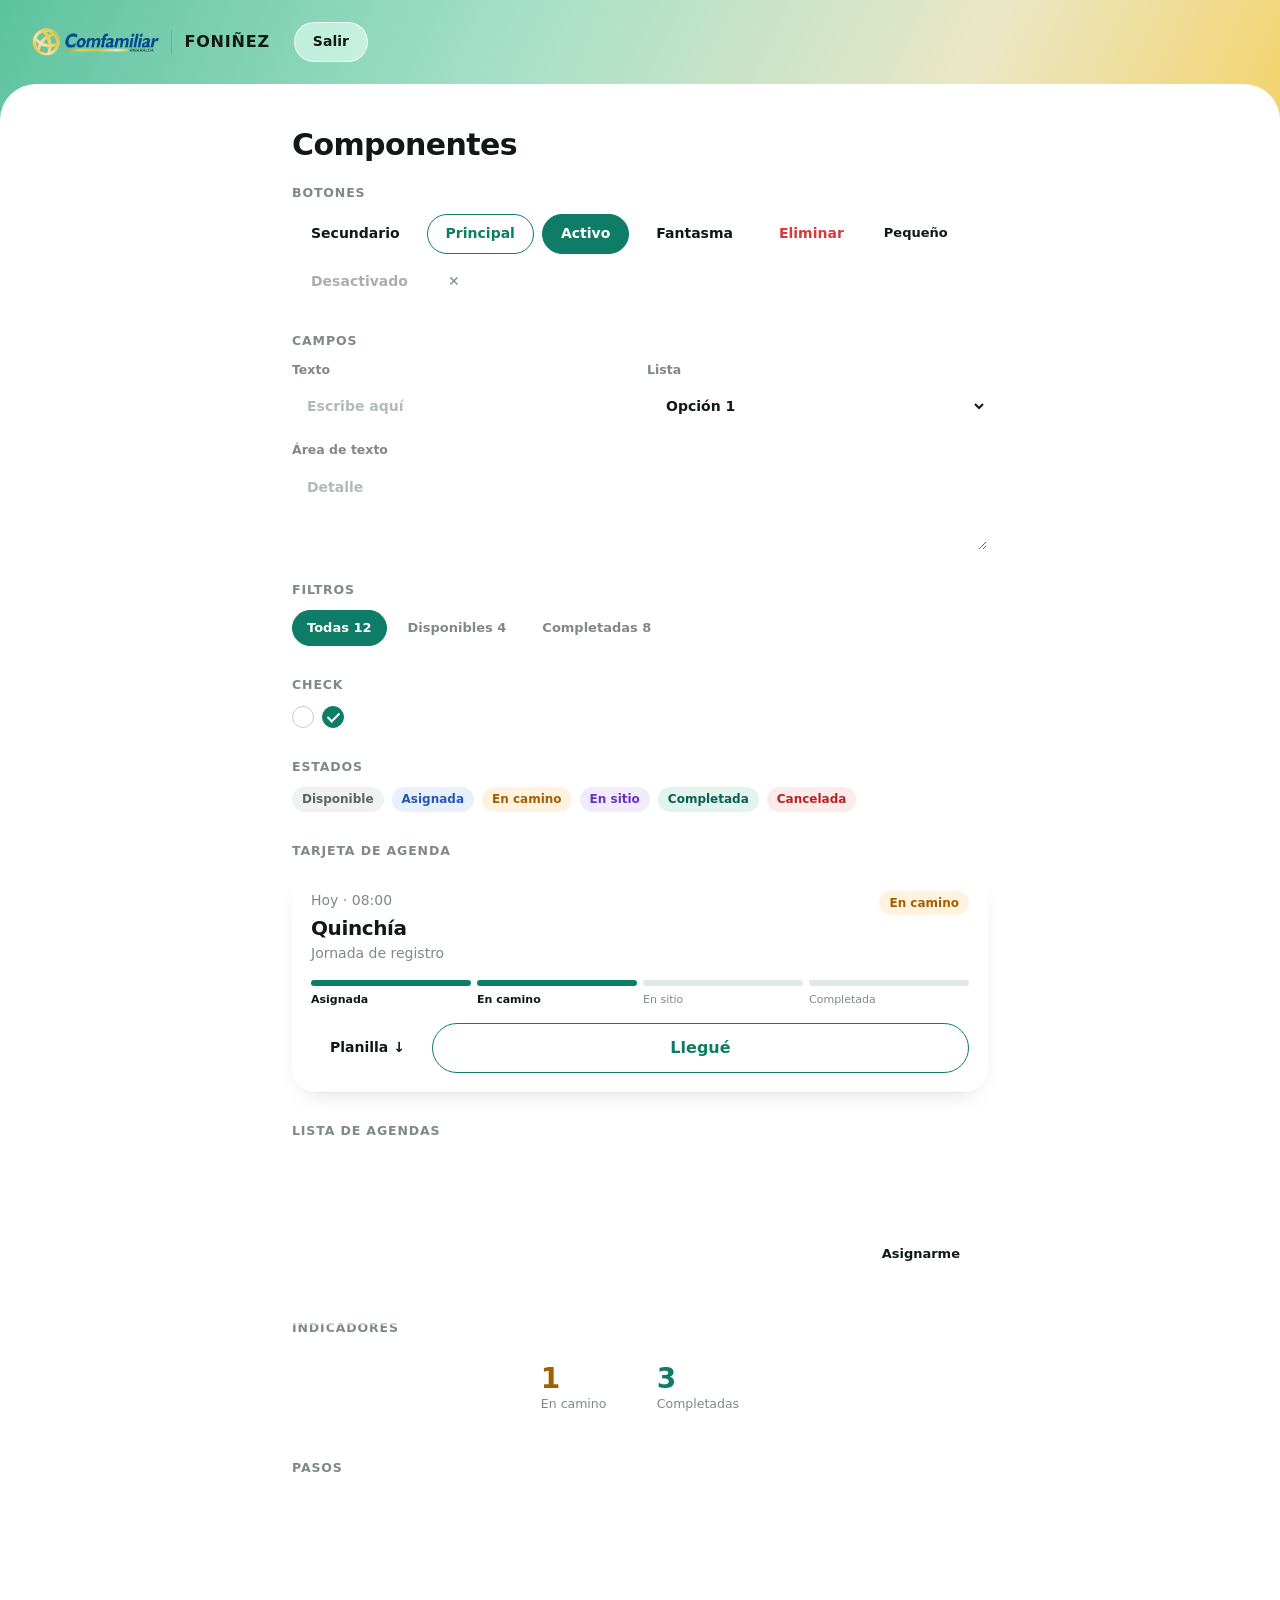
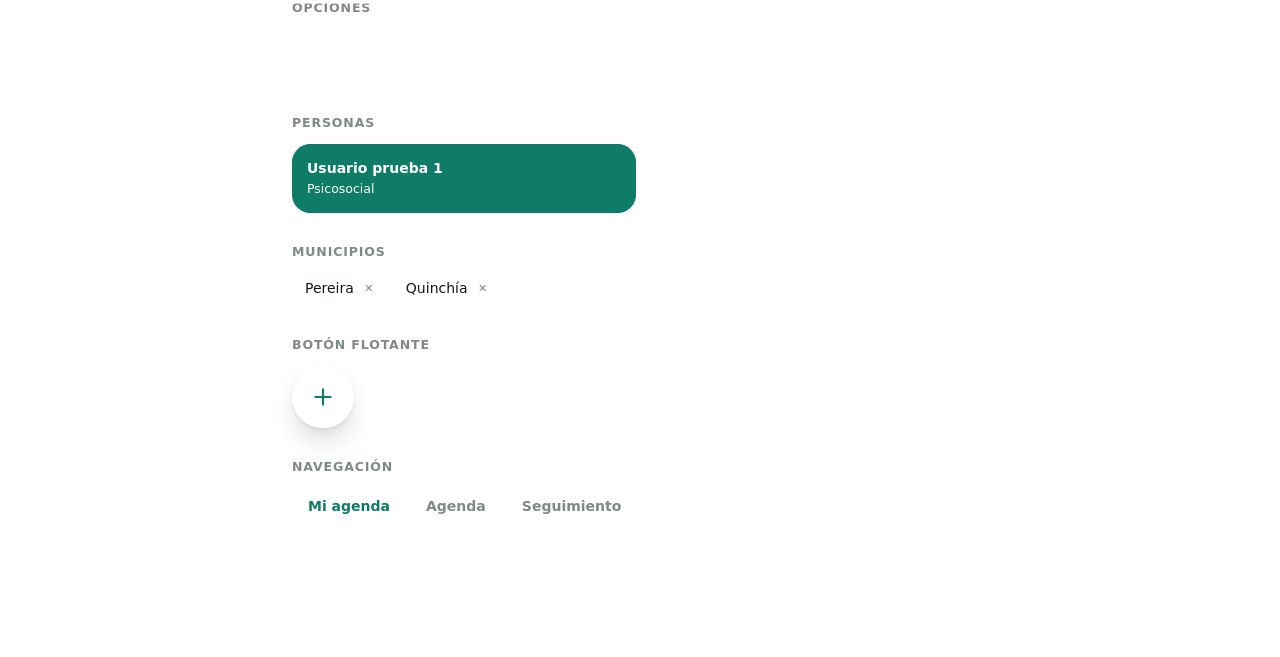
==== commit 1fd5107a: "fix: sin desenfoque en la navegación de escritorio Co-Authored-By: Claude Opus 5.5 <noreply@anthropi" ====
--- a/componentes.html
+++ b/componentes.html
@@ -4,7 +4,7 @@
   <meta charset="utf-8">
   <meta name="viewport" content="width=device-width, initial-scale=1">
   <title>Componentes · FONIÑEZ</title>
-  <link rel="stylesheet" href="styles.css?v=24">
+  <link rel="stylesheet" href="styles.css?v=25">
   <style>
     .kit section { margin-bottom: 30px; }
     .kit h2 { font-size: 12.5px; font-weight: 700; text-transform: uppercase; letter-spacing: .07em; color: var(--muted); margin: 0 0 12px; }
--- a/styles.css
+++ b/styles.css
@@ -421,6 +421,7 @@
   .nav {
     position: static; flex: 1; padding: 0; gap: 4px;
     background: none; border: none; border-radius: 0; box-shadow: none;
+    -webkit-backdrop-filter: none; backdrop-filter: none;
   }
   .nav a { flex: 0 0 auto; flex-direction: row; height: 40px; padding: 0 16px; border-radius: 99px; font-size: 14px; }
   .nav a.active { background: var(--glass-strong); }
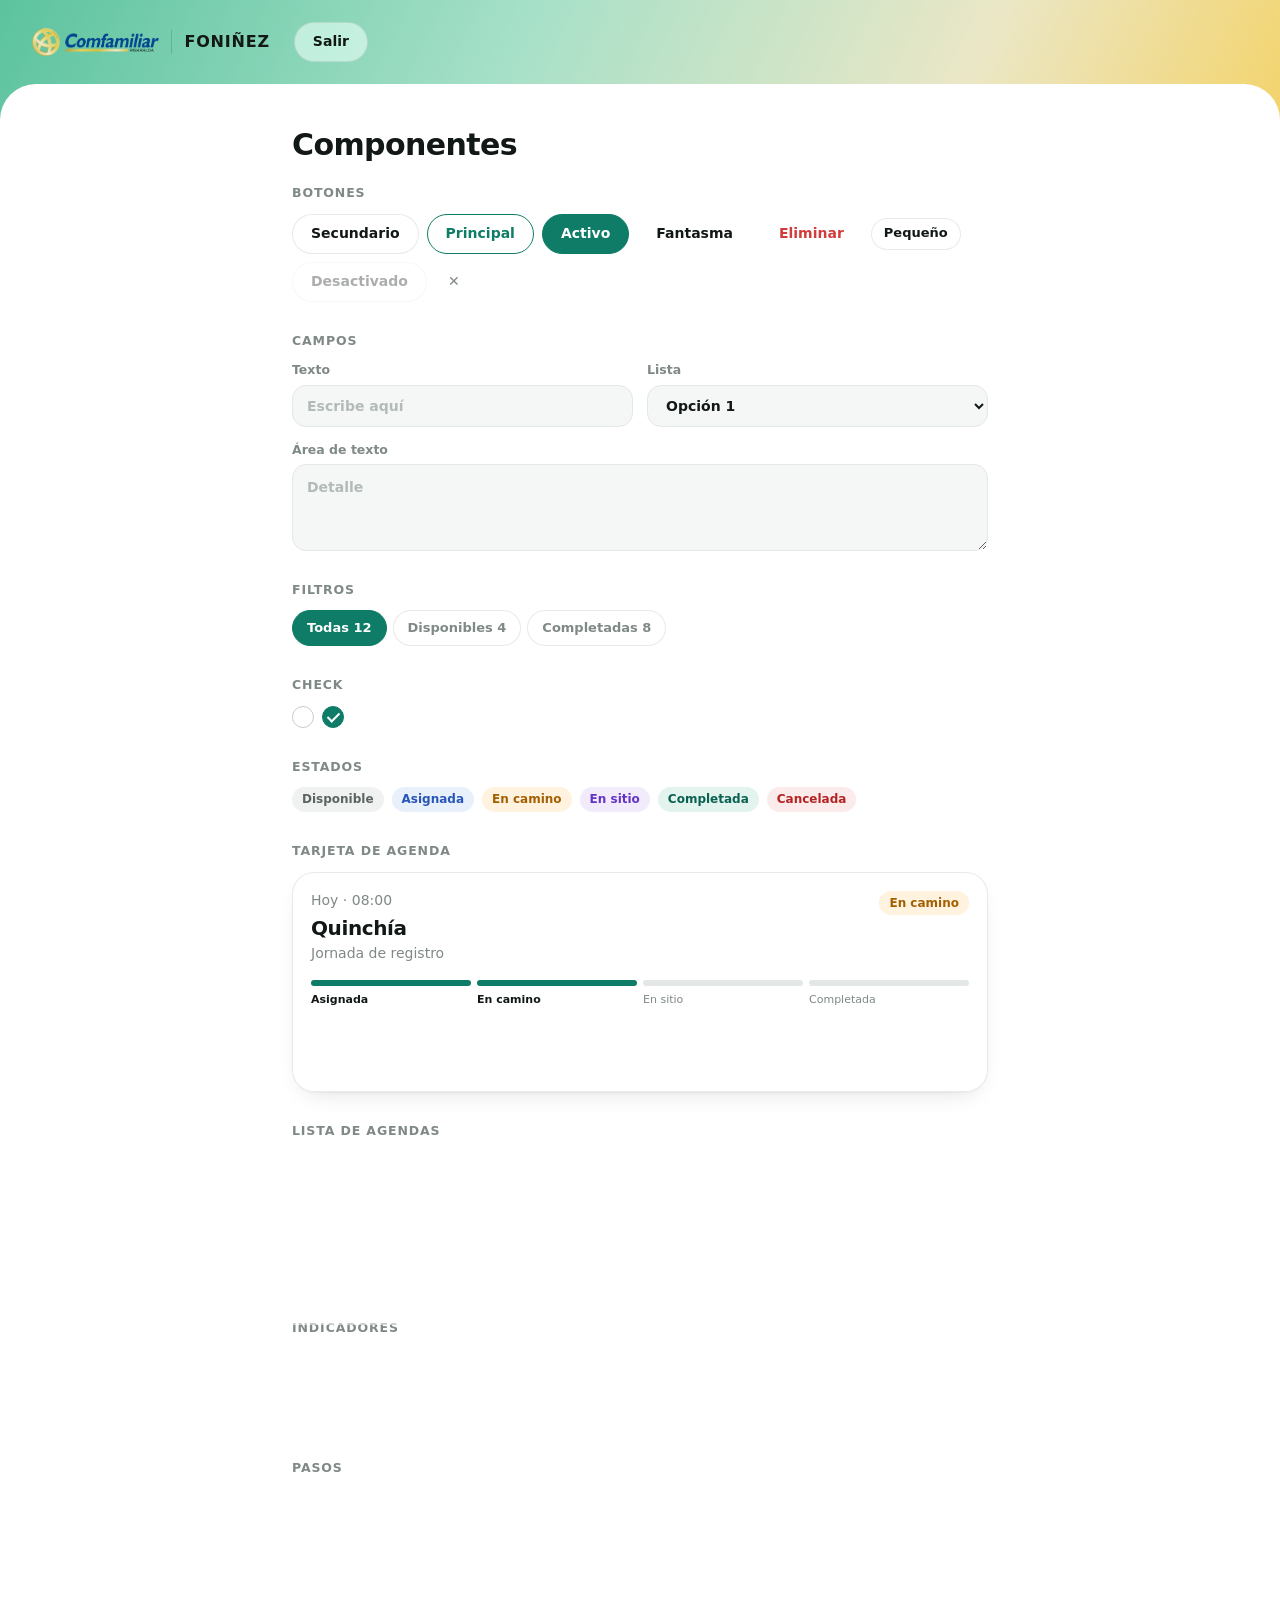
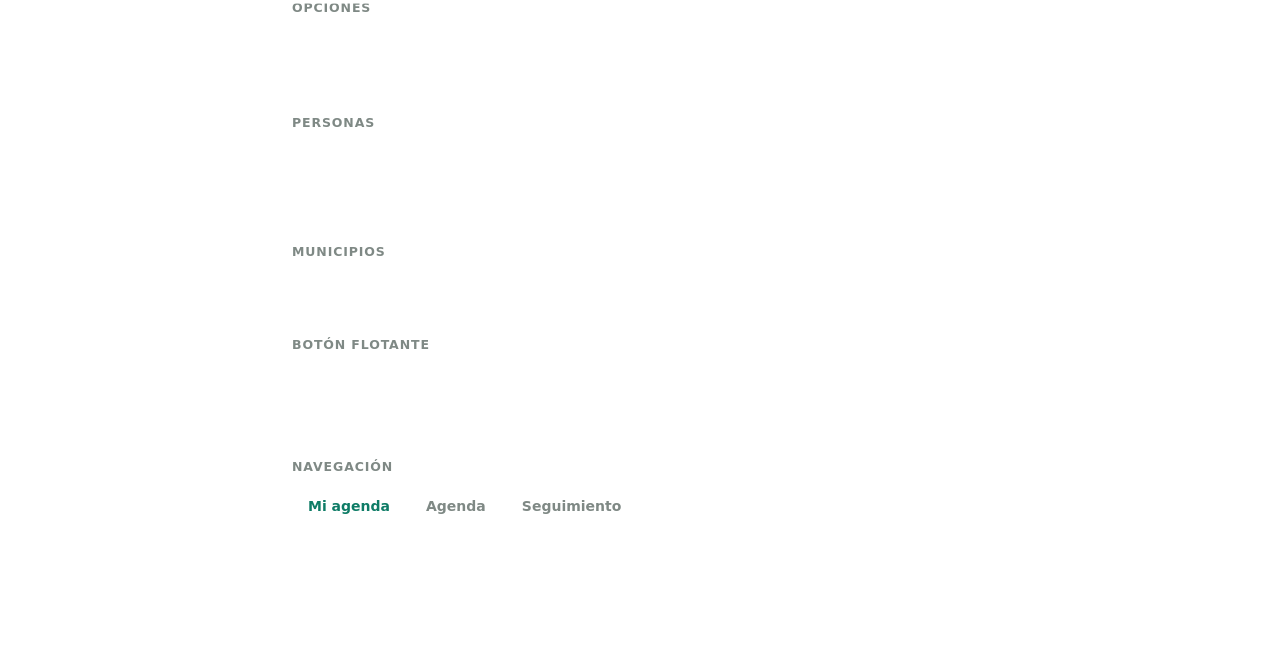
==== commit 4bf1a4d0: "fix: campos y bordes visibles sobre fondo blanco Co-Authored-By: Claude Opus 5.5 <noreply@anthropic." ====
--- a/componentes.html
+++ b/componentes.html
@@ -4,7 +4,7 @@
   <meta charset="utf-8">
   <meta name="viewport" content="width=device-width, initial-scale=1">
   <title>Componentes · FONIÑEZ</title>
-  <link rel="stylesheet" href="styles.css?v=25">
+  <link rel="stylesheet" href="styles.css?v=26">
   <style>
     .kit section { margin-bottom: 30px; }
     .kit h2 { font-size: 12.5px; font-weight: 700; text-transform: uppercase; letter-spacing: .07em; color: var(--muted); margin: 0 0 12px; }
--- a/styles.css
+++ b/styles.css
@@ -350,7 +350,7 @@
   --glass: rgba(255, 255, 255, .55);
   --glass-soft: rgba(255, 255, 255, .38);
   --glass-strong: rgba(255, 255, 255, .78);
-  --glass-line: rgba(255, 255, 255, .7);
+  --glass-line: rgba(17, 19, 24, .09);
   --blur: blur(22px) saturate(170%);
 }
 main#app { background: #fff; }
@@ -368,11 +368,11 @@
 button:active, .btn:active, button.on, .btn.on, .primary:hover, .btn.primary:hover, .primary:active, .btn.primary:active { background: var(--brand); border-color: var(--brand); color: #fff; }
 .primary, .btn.primary { border-color: var(--brand); }
 .danger-ghost:active, .icon:active { background: var(--danger); border-color: var(--danger); color: #fff; }
-input, select, textarea { background: var(--glass-strong); border-color: var(--glass-line); }
+input, select, textarea { background: var(--soft); border-color: var(--line); }
 input:focus, select:focus, textarea:focus { background: #fff; border-color: var(--brand); }
-.pick-row.on, .stepper li.now button { background: var(--glass-strong); }
-.sol-row:hover, .row:hover { background: rgba(255, 255, 255, .5); }
-.sol-row, .row, .trow { border-bottom-color: rgba(255, 255, 255, .6); }
+.pick-row.on, .stepper li.now button { background: var(--tint); }
+.sol-row:hover, .row:hover { background: var(--soft); }
+.sol-row, .row, .trow { border-bottom-color: var(--line); }
 .topbar .ghost, .yo { background: var(--glass); border-color: var(--glass-line); -webkit-backdrop-filter: var(--blur); backdrop-filter: var(--blur); }
 .nav { background: var(--glass); border-color: var(--glass-line); -webkit-backdrop-filter: var(--blur); backdrop-filter: var(--blur); }
 .nav a.active { background: var(--glass-strong); }
